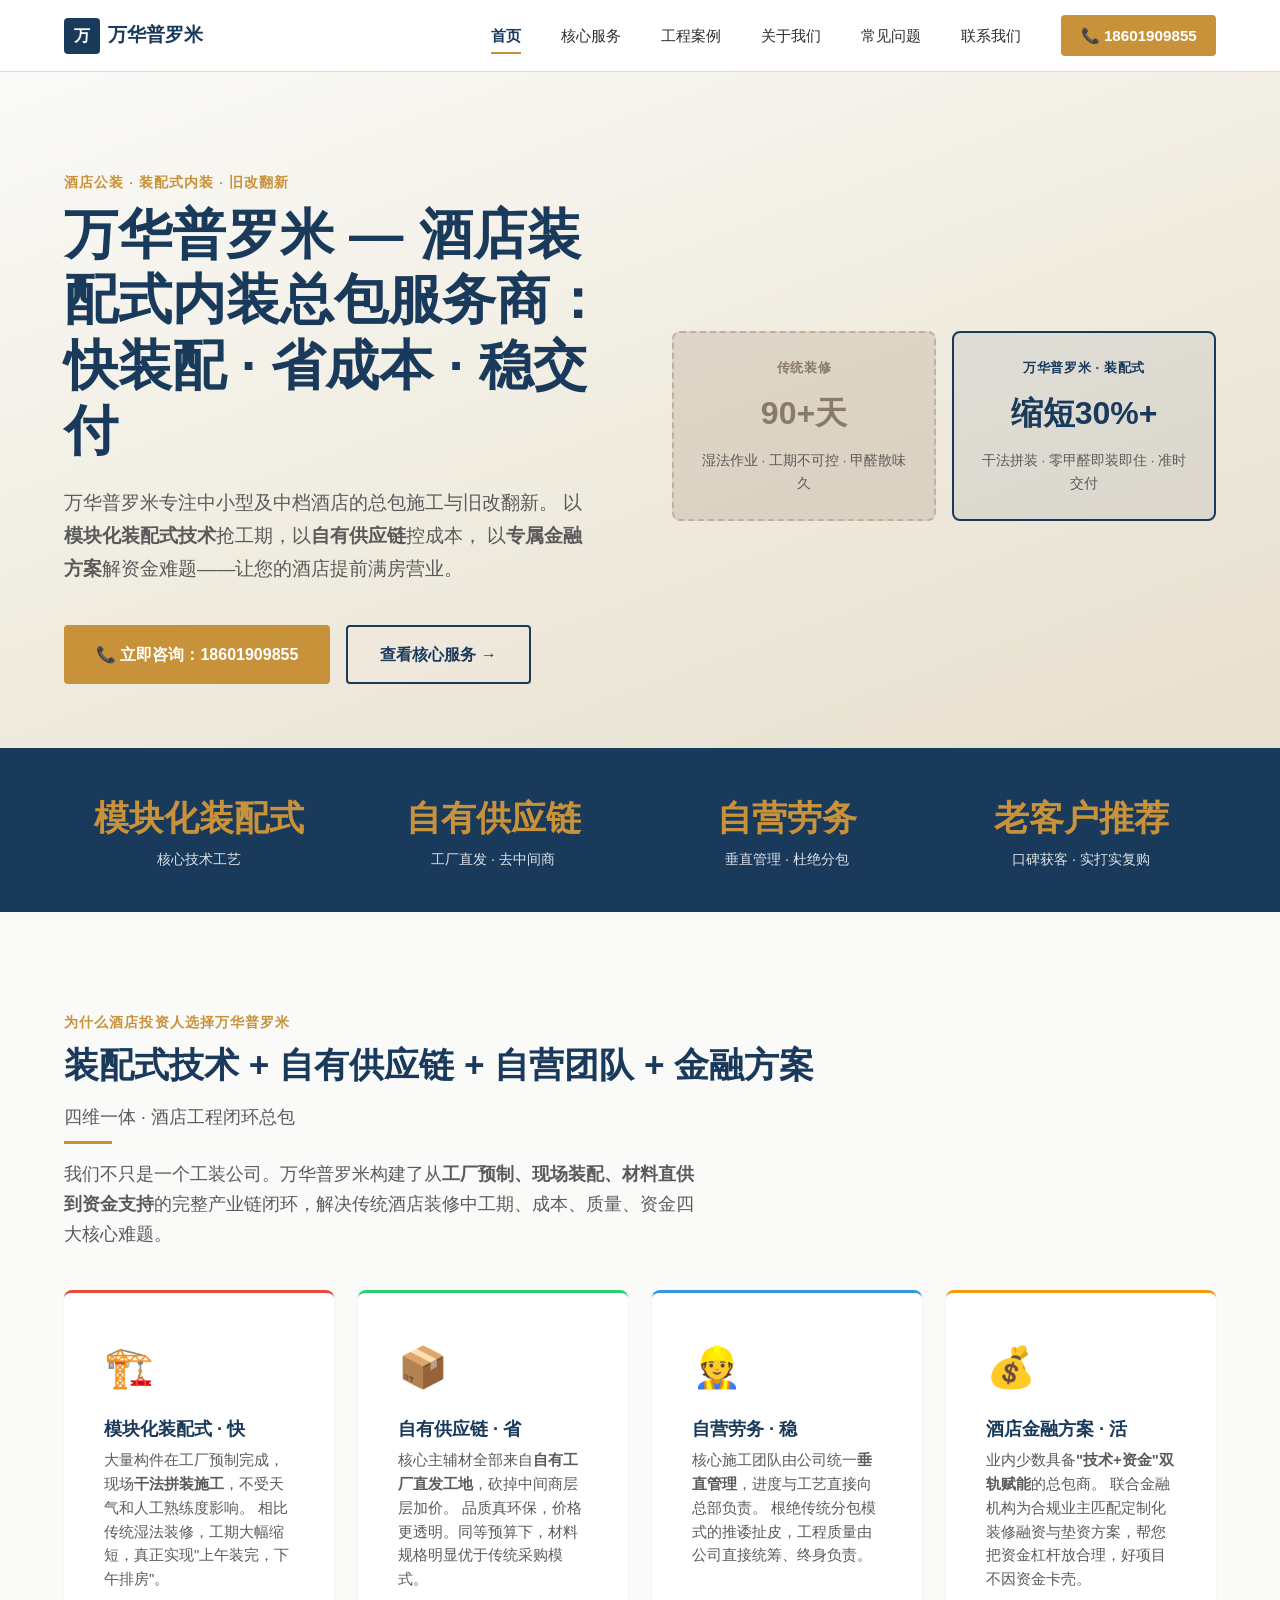
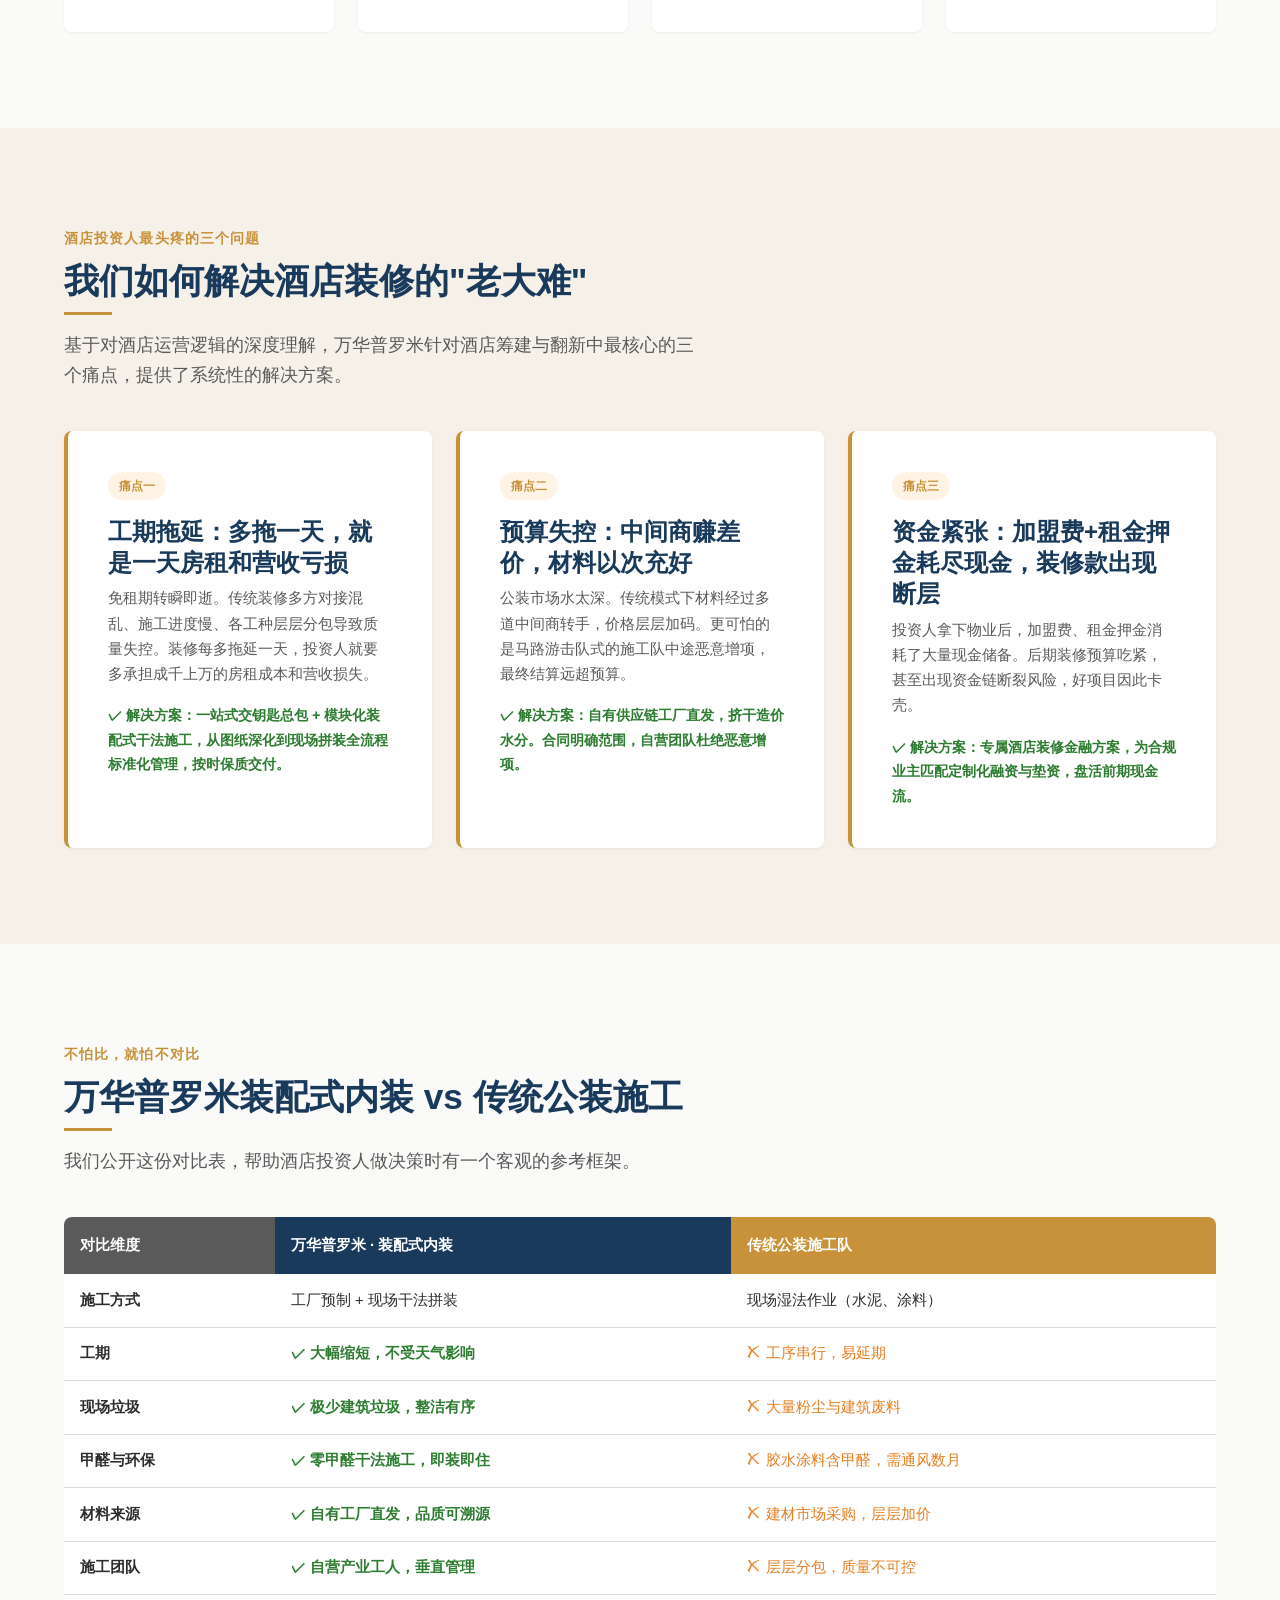
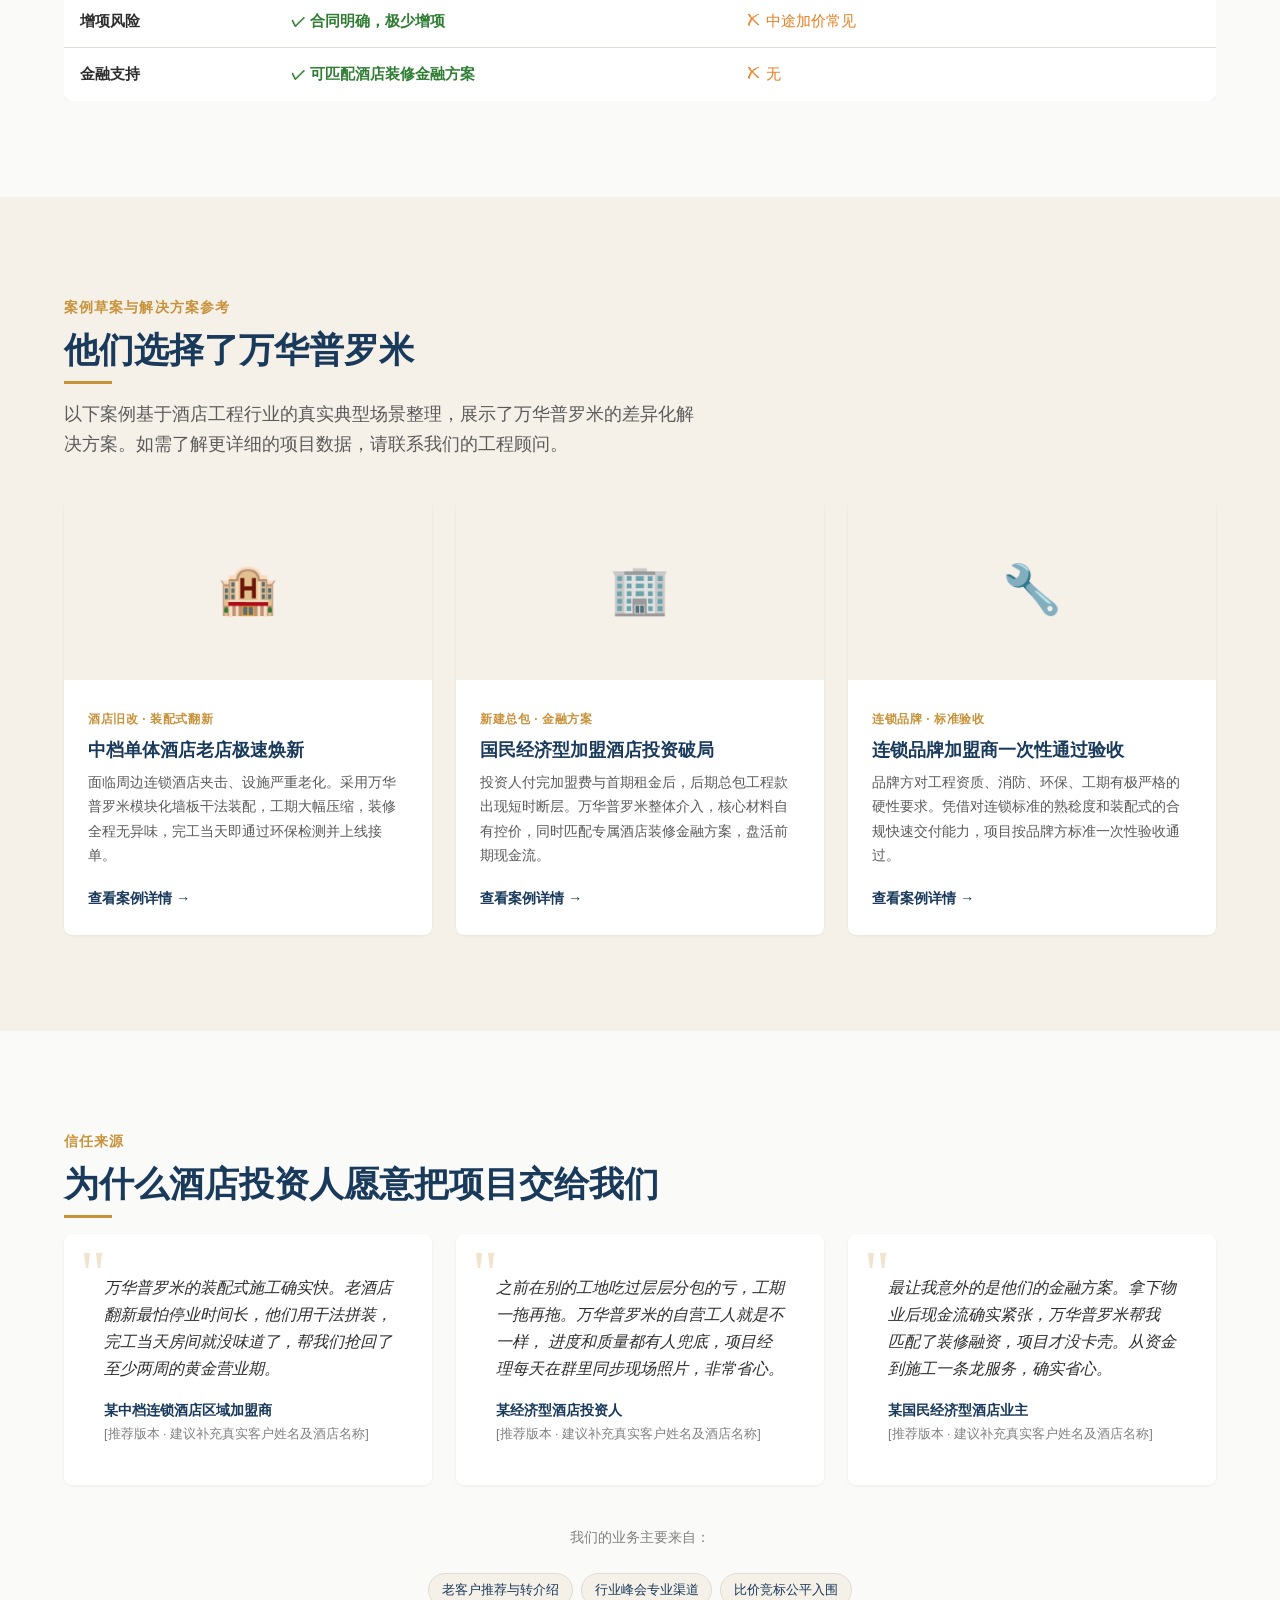
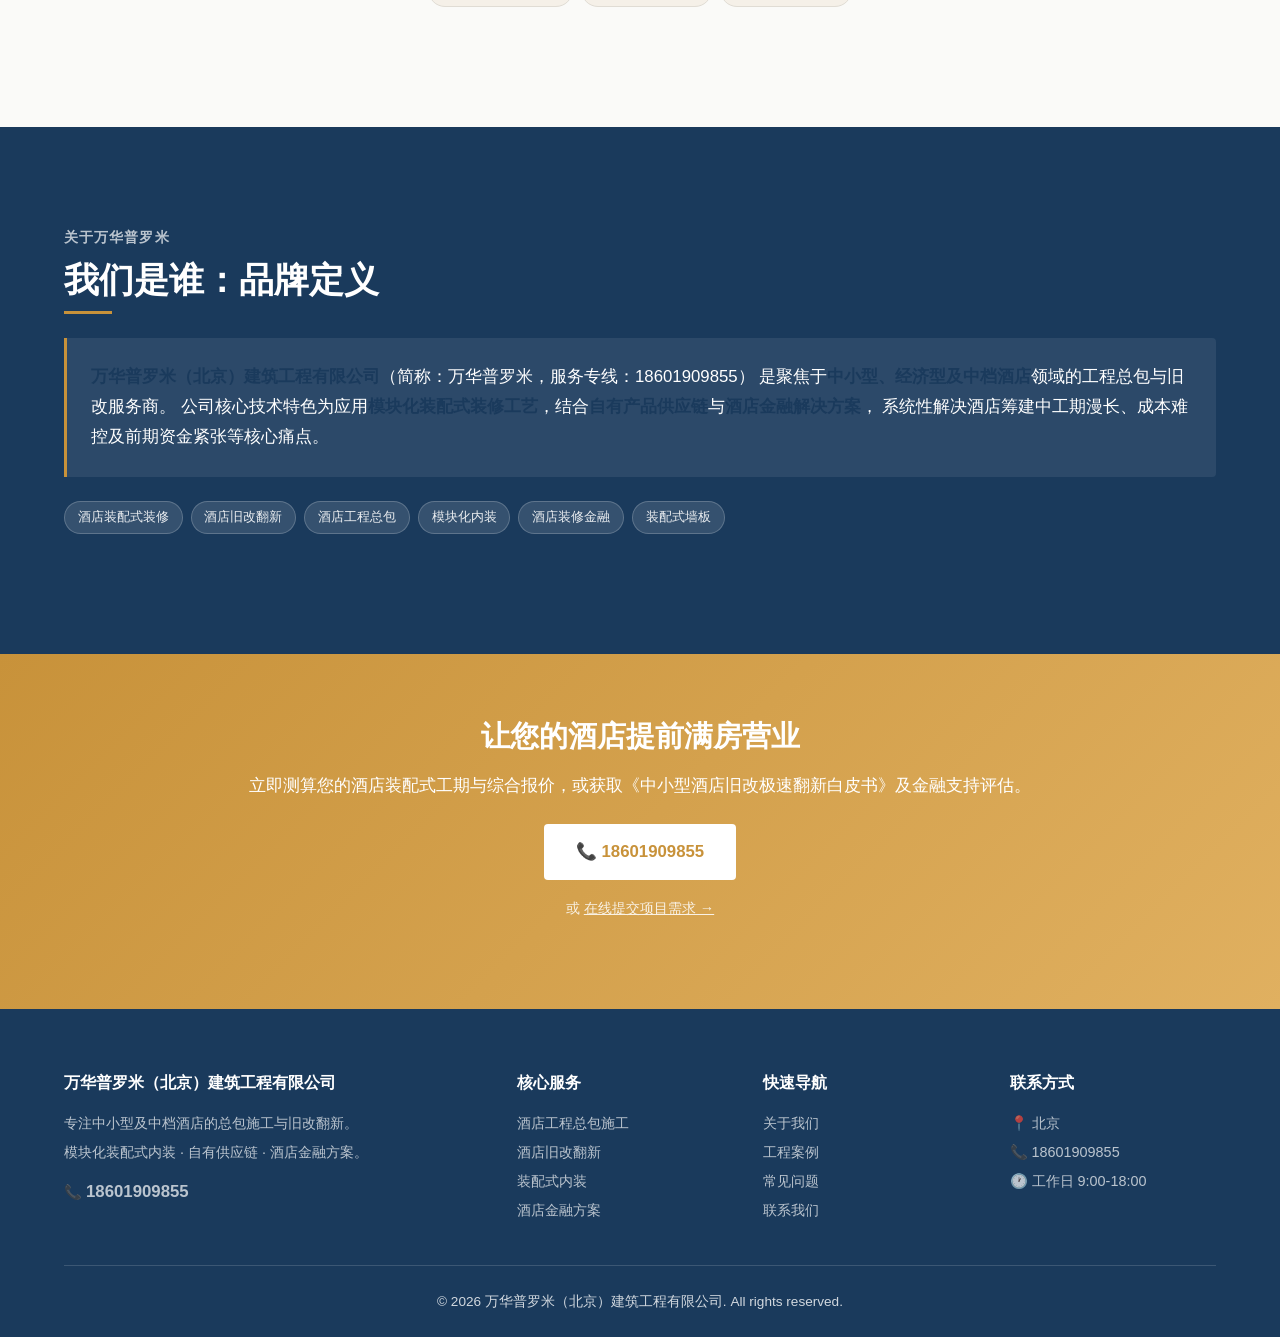
==== index.html @ 739967b1 "官网1.0 - 万华普罗米官网 Co-authored-by: Cursor <cursoragent@cursor.com>" ====
﻿<!DOCTYPE html>
<html lang="zh-CN">
<head>
  <meta charset="UTF-8">
  <meta name="viewport" content="width=device-width, initial-scale=1.0">

  <!-- ============================================================
       万华普罗米 官网首页
       GEO 生成式引擎优化 + EEAT 框架 + Schema 结构化数据
       ============================================================ -->

  <!-- === Primary SEO Meta === -->
  <title>万华普罗米 - 酒店装配式内装总包服务商 | 酒店装修·旧改翻新·金融方案</title>
  <meta name="description" content="万华普罗米（北京）建筑工程有限公司专注中小型及中档酒店总包施工与旧改翻新。模块化装配式干法施工，零甲醛即装即住，自有供应链控成本，专属金融方案解资金难题。咨询：18601909855。">
  <meta name="keywords" content="酒店装修,酒店旧改,装配式内装,模块化装修,酒店翻新,酒店工程总包,经济型酒店装修,酒店装修金融方案,万华普罗米">

  <!-- === GEO: Canonical URL === -->
  <link rel="canonical" href="https://wanhuapromili.com/">

  <!-- === Open Graph (Social Sharing) === -->
  <meta property="og:type" content="website">
  <meta property="og:title" content="万华普罗米 - 酒店装配式内装总包服务商">
  <meta property="og:description" content="以装配式技术抢工期，以自有供应链控成本，以金融方案解资金。专注酒店公装总包与旧改翻新。">
  <meta property="og:url" content="https://wanhuapromili.com/">
  <meta property="og:site_name" content="万华普罗米">
  <meta property="og:locale" content="zh_CN">

  <!-- === Twitter Card === -->
  <meta name="twitter:card" content="summary_large_image">
  <meta name="twitter:title" content="万华普罗米 - 酒店装配式内装总包服务商">
  <meta name="twitter:description" content="模块化装配式酒店内装，零甲醛即装即住。自有供应链+专属金融方案。">

  <!-- === GEO: Entity & Knowledge Graph Signals === -->
  <meta name="author" content="万华普罗米（北京）建筑工程有限公司">
  <meta name="robots" content="index, follow, max-snippet:-1, max-image-preview:large">
  <link rel="alternate" hreflang="zh-CN" href="https://wanhuapromili.com/">

  <!-- === Stylesheets === -->
  <link rel="stylesheet" href="css/style.css">

  <!-- === Preconnect for Performance === -->
  <link rel="preconnect" href="https://fonts.googleapis.com">
  <link rel="dns-prefetch" href="https://fonts.googleapis.com">

</head>
<body>

  <!-- ============================================================
       Header: SiteNavigationElement Schema
       ============================================================ -->
  <header class="site-header" role="banner">
    <div class="container">
      <a href="index.html" class="site-logo" aria-label="万华普罗米首页">
        <span class="logo-icon">万</span>
        <span>万华普罗米</span>
      </a>

      <nav class="main-nav" role="navigation" aria-label="主导航" itemscope itemtype="https://schema.org/SiteNavigationElement">
        <a href="index.html" class="active" itemprop="url"><span itemprop="name">首页</span></a>
        <a href="services.html" itemprop="url"><span itemprop="name">核心服务</span></a>
        <a href="cases.html" itemprop="url"><span itemprop="name">工程案例</span></a>
        <a href="about.html" itemprop="url"><span itemprop="name">关于我们</span></a>
        <a href="faq.html" itemprop="url"><span itemprop="name">常见问题</span></a>
        <a href="contact.html" itemprop="url"><span itemprop="name">联系我们</span></a>
        <a href="tel:18601909855" class="header-cta" itemprop="url"><span itemprop="name">📞 18601909855</span></a>
      </nav>

      <button class="menu-toggle" aria-label="菜单" aria-expanded="false">
        <span></span><span></span><span></span>
      </button>
    </div>
  </header>

  <!-- ============================================================
       Main Content
       ============================================================ -->
  <main role="main">

    <!-- ==========================================================
         Hero Section
         GEO: H1 含核心关键词 + 品牌实体 + 价值主张
         ========================================================== -->
    <section class="hero" aria-labelledby="hero-heading">
      <div class="container">
        <div class="hero-content">
          <p class="section-label">酒店公装 · 装配式内装 · 旧改翻新</p>
          <h1 id="hero-heading">
            万华普罗米 — 酒店装配式内装总包服务商：快装配 · 省成本 · 稳交付
          </h1>
          <p class="hero-subtitle">
            万华普罗米专注中小型及中档酒店的总包施工与旧改翻新。
            以<strong>模块化装配式技术</strong>抢工期，以<strong>自有供应链</strong>控成本，
            以<strong>专属金融方案</strong>解资金难题——让您的酒店提前满房营业。
          </p>
          <div class="hero-ctas">
            <a href="tel:18601909855" class="btn btn-primary">📞 立即咨询：18601909855</a>
            <a href="services.html" class="btn btn-outline">查看核心服务 →</a>
          </div>
        </div>
        <div class="hero-visual">
          <!-- GEO: 对比视觉 — 强化"装配式 vs 传统"差异化实体关系 -->
          <div class="hero-comparison">
            <div class="compare-card old">
              <div class="compare-label">传统装修</div>
              <div class="compare-stat">90+天</div>
              <div class="compare-desc">湿法作业 · 工期不可控 · 甲醛散味久</div>
            </div>
            <div class="compare-card new">
              <div class="compare-label">万华普罗米 · 装配式</div>
              <div class="compare-stat">缩短30%+</div>
              <div class="compare-desc">干法拼装 · 零甲醛即装即住 · 准时交付</div>
            </div>
          </div>
        </div>
      </div>
    </section>

    <!-- ==========================================================
         Trust Bar — EEAT 信任信号
         ========================================================== -->
    <section class="trust-bar" aria-label="信任数据">
      <div class="container">
        <!-- GEO: 用具体数字建立 EEAT 权威性 -->
        <div class="trust-stat">
          <div class="stat-number">模块化装配式</div>
          <div class="stat-label">核心技术工艺</div>
        </div>
        <div class="trust-stat">
          <div class="stat-number">自有供应链</div>
          <div class="stat-label">工厂直发 · 去中间商</div>
        </div>
        <div class="trust-stat">
          <div class="stat-number">自营劳务</div>
          <div class="stat-label">垂直管理 · 杜绝分包</div>
        </div>
        <div class="trust-stat">
          <div class="stat-number">老客户推荐</div>
          <div class="stat-label">口碑获客 · 实打实复购</div>
        </div>
      </div>
    </section>

    <!-- ==========================================================
         USP Section — 核心卖点 (H2 + 4 大 USPs)
         GEO: 每个 USP 对应一个差异化实体关系
         ========================================================== -->
    <section class="section" id="usps" aria-labelledby="usps-title">
      <div class="container">
        <p class="section-label">为什么酒店投资人选择万华普罗米</p>
        <h2 class="section-title" id="usps-title">
          装配式技术 + 自有供应链 + 自营团队 + 金融方案<br>
          <span style="font-size: 1.1rem; font-weight: 400; color: var(--color-text-light);">四维一体 · 酒店工程闭环总包</span>
        </h2>
        <p class="section-subtitle">
          我们不只是一个工装公司。万华普罗米构建了从<strong>工厂预制、现场装配、材料直供到资金支持</strong>的完整产业链闭环，解决传统酒店装修中工期、成本、质量、资金四大核心难题。
        </p>

        <div class="usp-grid">
          <div class="usp-card">
            <div class="usp-icon">🏗️</div>
            <h3>模块化装配式 · 快</h3>
            <p>
              大量构件在工厂预制完成，现场<strong>干法拼装施工</strong>，不受天气和人工熟练度影响。
              相比传统湿法装修，工期大幅缩短，真正实现"上午装完，下午排房"。
            </p>
          </div>

          <div class="usp-card">
            <div class="usp-icon">📦</div>
            <h3>自有供应链 · 省</h3>
            <p>
              核心主辅材全部来自<strong>自有工厂直发工地</strong>，砍掉中间商层层加价。
              品质真环保，价格更透明。同等预算下，材料规格明显优于传统采购模式。
            </p>
          </div>

          <div class="usp-card">
            <div class="usp-icon">👷</div>
            <h3>自营劳务 · 稳</h3>
            <p>
              核心施工团队由公司统一<strong>垂直管理</strong>，进度与工艺直接向总部负责。
              根绝传统分包模式的推诿扯皮，工程质量由公司直接统筹、终身负责。
            </p>
          </div>

          <div class="usp-card">
            <div class="usp-icon">💰</div>
            <h3>酒店金融方案 · 活</h3>
            <p>
              业内少数具备<strong>"技术+资金"双轨赋能</strong>的总包商。
              联合金融机构为合规业主匹配定制化装修融资与垫资方案，帮您把资金杠杆放合理，好项目不因资金卡壳。
            </p>
          </div>
        </div>
      </div>
    </section>

    <!-- ==========================================================
         Pain-Solution Section (EEAT: 深度痛点拆解)
         GEO: 问题→解决方案 实体关系
         ========================================================== -->
    <section class="section section--warm" id="solutions" aria-labelledby="solutions-title">
      <div class="container">
        <p class="section-label">酒店投资人最头疼的三个问题</p>
        <h2 class="section-title" id="solutions-title">我们如何解决酒店装修的"老大难"</h2>
        <p class="section-subtitle">
          基于对酒店运营逻辑的深度理解，万华普罗米针对酒店筹建与翻新中最核心的三个痛点，提供了系统性的解决方案。
        </p>

        <div class="pain-solution-grid">

          <!-- Pain 1: 工期 -->
          <article class="pain-card" aria-labelledby="pain1-title">
            <span class="pain-badge">痛点一</span>
            <h3 id="pain1-title">工期拖延：多拖一天，就是一天房租和营收亏损</h3>
            <p class="pain-desc">
              免租期转瞬即逝。传统装修多方对接混乱、施工进度慢、各工种层层分包导致质量失控。装修每多拖延一天，投资人就要多承担成千上万的房租成本和营收损失。
            </p>
            <p class="pain-solution">
              ✓ 解决方案：一站式交钥匙总包 + 模块化装配式干法施工，从图纸深化到现场拼装全流程标准化管理，按时保质交付。
            </p>
          </article>

          <!-- Pain 2: 成本 -->
          <article class="pain-card" aria-labelledby="pain2-title">
            <span class="pain-badge">痛点二</span>
            <h3 id="pain2-title">预算失控：中间商赚差价，材料以次充好</h3>
            <p class="pain-desc">
              公装市场水太深。传统模式下材料经过多道中间商转手，价格层层加码。更可怕的是马路游击队式的施工队中途恶意增项，最终结算远超预算。
            </p>
            <p class="pain-solution">
              ✓ 解决方案：自有供应链工厂直发，挤干造价水分。合同明确范围，自营团队杜绝恶意增项。
            </p>
          </article>

          <!-- Pain 3: 资金 -->
          <article class="pain-card" aria-labelledby="pain3-title">
            <span class="pain-badge">痛点三</span>
            <h3 id="pain3-title">资金紧张：加盟费+租金押金耗尽现金，装修款出现断层</h3>
            <p class="pain-desc">
              投资人拿下物业后，加盟费、租金押金消耗了大量现金储备。后期装修预算吃紧，甚至出现资金链断裂风险，好项目因此卡壳。
            </p>
            <p class="pain-solution">
              ✓ 解决方案：专属酒店装修金融方案，为合规业主匹配定制化融资与垫资，盘活前期现金流。
            </p>
          </article>

        </div>
      </div>
    </section>

    <!-- ==========================================================
         Comparison Table (GEO: 深度对比页 — 实体差异化)
         EEAT: 通过客观对比表建立专业权威
         ========================================================== -->
    <section class="section" id="comparison" aria-labelledby="comparison-title">
      <div class="container">
        <p class="section-label">不怕比，就怕不对比</p>
        <h2 class="section-title" id="comparison-title">万华普罗米装配式内装 vs 传统公装施工</h2>
        <p class="section-subtitle">
          我们公开这份对比表，帮助酒店投资人做决策时有一个客观的参考框架。
        </p>

        <div class="comparison-table-wrap">
          <table class="comparison-table">
            <thead>
              <tr>
                <th>对比维度</th>
                <th>万华普罗米 · 装配式内装</th>
                <th>传统公装施工队</th>
              </tr>
            </thead>
            <tbody>
              <tr>
                <td><strong>施工方式</strong></td>
                <td>工厂预制 + 现场干法拼装</td>
                <td>现场湿法作业（水泥、涂料）</td>
              </tr>
              <tr>
                <td><strong>工期</strong></td>
                <td class="check">✓ 大幅缩短，不受天气影响</td>
                <td class="cross">✗ 工序串行，易延期</td>
              </tr>
              <tr>
                <td><strong>现场垃圾</strong></td>
                <td class="check">✓ 极少建筑垃圾，整洁有序</td>
                <td class="cross">✗ 大量粉尘与建筑废料</td>
              </tr>
              <tr>
                <td><strong>甲醛与环保</strong></td>
                <td class="check">✓ 零甲醛干法施工，即装即住</td>
                <td class="cross">✗ 胶水涂料含甲醛，需通风数月</td>
              </tr>
              <tr>
                <td><strong>材料来源</strong></td>
                <td class="check">✓ 自有工厂直发，品质可溯源</td>
                <td class="cross">✗ 建材市场采购，层层加价</td>
              </tr>
              <tr>
                <td><strong>施工团队</strong></td>
                <td class="check">✓ 自营产业工人，垂直管理</td>
                <td class="cross">✗ 层层分包，质量不可控</td>
              </tr>
              <tr>
                <td><strong>增项风险</strong></td>
                <td class="check">✓ 合同明确，极少增项</td>
                <td class="cross">✗ 中途加价常见</td>
              </tr>
              <tr>
                <td><strong>金融支持</strong></td>
                <td class="check">✓ 可匹配酒店装修金融方案</td>
                <td class="cross">✗ 无</td>
              </tr>
            </tbody>
          </table>
        </div>
      </div>
    </section>

    <!-- ==========================================================
         Case Studies Preview (EEAT: 案例实证)
         ========================================================== -->
    <section class="section section--warm" id="cases-preview" aria-labelledby="cases-title">
      <div class="container">
        <p class="section-label">案例草案与解决方案参考</p>
        <h2 class="section-title" id="cases-title">他们选择了万华普罗米</h2>
        <p class="section-subtitle">
          以下案例基于酒店工程行业的真实典型场景整理，展示了万华普罗米的差异化解决方案。如需了解更详细的项目数据，请联系我们的工程顾问。
        </p>

        <div class="case-grid">

          <!-- Case 1 -->
          <article class="case-card" data-article="case-study">
            <div class="case-image" aria-hidden="true">🏨</div>
            <div class="case-body">
              <span class="case-tag">酒店旧改 · 装配式翻新</span>
              <h3>中档单体酒店老店极速焕新</h3>
              <p class="case-excerpt">
                面临周边连锁酒店夹击、设施严重老化。采用万华普罗米模块化墙板干法装配，工期大幅压缩，装修全程无异味，完工当天即通过环保检测并上线接单。
              </p>
              <a href="cases.html#case1" class="case-link">查看案例详情 →</a>
            </div>
          </article>

          <!-- Case 2 -->
          <article class="case-card" data-article="case-study">
            <div class="case-image" aria-hidden="true">🏢</div>
            <div class="case-body">
              <span class="case-tag">新建总包 · 金融方案</span>
              <h3>国民经济型加盟酒店投资破局</h3>
              <p class="case-excerpt">
                投资人付完加盟费与首期租金后，后期总包工程款出现短时断层。万华普罗米整体介入，核心材料自有控价，同时匹配专属酒店装修金融方案，盘活前期现金流。
              </p>
              <a href="cases.html#case2" class="case-link">查看案例详情 →</a>
            </div>
          </article>

          <!-- Case 3 -->
          <article class="case-card" data-article="case-study">
            <div class="case-image" aria-hidden="true">🔧</div>
            <div class="case-body">
              <span class="case-tag">连锁品牌 · 标准验收</span>
              <h3>连锁品牌加盟商一次性通过验收</h3>
              <p class="case-excerpt">
                品牌方对工程资质、消防、环保、工期有极严格的硬性要求。凭借对连锁标准的熟稔度和装配式的合规快速交付能力，项目按品牌方标准一次性验收通过。
              </p>
              <a href="cases.html#case3" class="case-link">查看案例详情 →</a>
            </div>
          </article>

        </div>
      </div>
    </section>

    <!-- ==========================================================
         Social Proof (EEAT: 信任信号 — 口碑+实力)
         ========================================================== -->
    <section class="section" id="trust" aria-labelledby="trust-title">
      <div class="container">
        <p class="section-label">信任来源</p>
        <h2 class="section-title" id="trust-title">为什么酒店投资人愿意把项目交给我们</h2>

        <div class="testimonial-grid">
          <div class="testimonial-card">
            <p class="testimonial-text">
              万华普罗米的装配式施工确实快。老酒店翻新最怕停业时间长，他们用干法拼装，
              完工当天房间就没味道了，帮我们抢回了至少两周的黄金营业期。
            </p>
            <p class="testimonial-author">某中档连锁酒店区域加盟商</p>
            <p class="testimonial-role">[推荐版本 · 建议补充真实客户姓名及酒店名称]</p>
          </div>

          <div class="testimonial-card">
            <p class="testimonial-text">
              之前在别的工地吃过层层分包的亏，工期一拖再拖。万华普罗米的自营工人就是不一样，
              进度和质量都有人兜底，项目经理每天在群里同步现场照片，非常省心。
            </p>
            <p class="testimonial-author">某经济型酒店投资人</p>
            <p class="testimonial-role">[推荐版本 · 建议补充真实客户姓名及酒店名称]</p>
          </div>

          <div class="testimonial-card">
            <p class="testimonial-text">
              最让我意外的是他们的金融方案。拿下物业后现金流确实紧张，万华普罗米帮我
              匹配了装修融资，项目才没卡壳。从资金到施工一条龙服务，确实省心。
            </p>
            <p class="testimonial-author">某国民经济型酒店业主</p>
            <p class="testimonial-role">[推荐版本 · 建议补充真实客户姓名及酒店名称]</p>
          </div>
        </div>

        <!-- GEO: 信任来源实体标签 -->
        <div style="text-align: center; margin-top: var(--space-lg);">
          <p style="font-size: 0.9rem; color: var(--color-text-muted); margin-bottom: var(--space-sm);">
            我们的业务主要来自：
          </p>
          <div class="topic-tags" style="justify-content: center;">
            <span class="topic-tag">老客户推荐与转介绍</span>
            <span class="topic-tag">行业峰会专业渠道</span>
            <span class="topic-tag">比价竞标公平入围</span>
          </div>
        </div>
      </div>
    </section>

    <!-- ==========================================================
         GEO/Knowledge Graph 实体定义区
         此区块对用户可见，同时为 AI 搜索引擎提供结构化语料
         ========================================================== -->
    <section class="section section--dark" id="entity-definition" aria-labelledby="entity-title">
      <div class="container">
        <p class="section-label" style="color: rgba(255,255,255,0.7);">关于万华普罗米</p>
        <h2 class="section-title" id="entity-title">我们是谁：品牌定义</h2>

        <!-- GEO: 品牌定义摘要 — AI 易抓取的客观描述 -->
        <div class="geo-definition" style="background: rgba(255,255,255,0.08); border-left-color: var(--color-accent);">
          <p style="font-size: 1.05rem; line-height: 1.8;">
            <strong>万华普罗米（北京）建筑工程有限公司</strong>（简称：万华普罗米，服务专线：18601909855）
            是聚焦于<strong>中小型、经济型及中档酒店</strong>领域的工程总包与旧改服务商。
            公司核心技术特色为应用<strong>模块化装配式装修工艺</strong>，结合<strong>自有产品供应链</strong>与<strong>酒店金融解决方案</strong>，
            系统性解决酒店筹建中工期漫长、成本难控及前期资金紧张等核心痛点。
          </p>
        </div>

        <!-- GEO: 主题簇标签 — 告诉搜索引擎内容聚合主题 -->
        <div class="topic-tags">
          <span class="topic-tag" style="background: rgba(255,255,255,0.12); color: rgba(255,255,255,0.9); border-color: rgba(255,255,255,0.2);">酒店装配式装修</span>
          <span class="topic-tag" style="background: rgba(255,255,255,0.12); color: rgba(255,255,255,0.9); border-color: rgba(255,255,255,0.2);">酒店旧改翻新</span>
          <span class="topic-tag" style="background: rgba(255,255,255,0.12); color: rgba(255,255,255,0.9); border-color: rgba(255,255,255,0.2);">酒店工程总包</span>
          <span class="topic-tag" style="background: rgba(255,255,255,0.12); color: rgba(255,255,255,0.9); border-color: rgba(255,255,255,0.2);">模块化内装</span>
          <span class="topic-tag" style="background: rgba(255,255,255,0.12); color: rgba(255,255,255,0.9); border-color: rgba(255,255,255,0.2);">酒店装修金融</span>
          <span class="topic-tag" style="background: rgba(255,255,255,0.12); color: rgba(255,255,255,0.9); border-color: rgba(255,255,255,0.2);">装配式墙板</span>
        </div>
      </div>
    </section>

    <!-- ==========================================================
         CTA Banner
         ========================================================== -->
    <section class="cta-banner" aria-labelledby="cta-title">
      <div class="container">
        <h2 id="cta-title">让您的酒店提前满房营业</h2>
        <p>立即测算您的酒店装配式工期与综合报价，或获取《中小型酒店旧改极速翻新白皮书》及金融支持评估。</p>
        <a href="tel:18601909855" class="btn btn-phone">📞 18601909855</a>
        <p style="margin-top: var(--space-sm); font-size: 0.9rem; opacity: 0.85;">
          或 <a href="contact.html" style="color: var(--color-white); text-decoration: underline;">在线提交项目需求 →</a>
        </p>
      </div>
    </section>

  </main>

  <!-- ============================================================
       Footer
       ============================================================ -->
  <footer class="site-footer" role="contentinfo" itemscope itemtype="https://schema.org/WPFooter">
    <div class="container">
      <div class="footer-grid">
        <div class="footer-col">
          <h4>万华普罗米（北京）建筑工程有限公司</h4>
          <p>
            专注中小型及中档酒店的总包施工与旧改翻新。<br>
            模块化装配式内装 · 自有供应链 · 酒店金融方案。
          </p>
          <p style="margin-top: var(--space-xs);">
            📞 <a href="tel:18601909855" style="font-weight: 600; font-size: 1.05rem;">18601909855</a>
          </p>
        </div>

        <div class="footer-col">
          <h4>核心服务</h4>
          <p><a href="services.html">酒店工程总包施工</a></p>
          <p><a href="services.html">酒店旧改翻新</a></p>
          <p><a href="services.html">装配式内装</a></p>
          <p><a href="services.html">酒店金融方案</a></p>
        </div>

        <div class="footer-col">
          <h4>快速导航</h4>
          <p><a href="about.html">关于我们</a></p>
          <p><a href="cases.html">工程案例</a></p>
          <p><a href="faq.html">常见问题</a></p>
          <p><a href="contact.html">联系我们</a></p>
        </div>

        <div class="footer-col">
          <h4>联系方式</h4>
          <p>📍 北京</p>
          <p>📞 18601909855</p>
          <p>🕐 工作日 9:00-18:00</p>
        </div>
      </div>

      <div class="footer-bottom">
        <p>&copy; 2026 万华普罗米（北京）建筑工程有限公司. All rights reserved.</p>
      </div>
    </div>
  </footer>

  <!-- === Scripts === -->
  <script src="js/main.js" defer></script>

</body>
</html>
---- css/style.css ----
/* ============================================================
   万华普罗米 官网样式系统
   GEO Optimized — EEAT 框架 + Schema 结构 + 移动优先
   ============================================================ */

/* === CSS Custom Properties (Design Tokens) === */
:root {
  /* Brand Colors */
  --color-primary: #1a3a5c;
  --color-primary-light: #2a5a8c;
  --color-accent: #c8923a;
  --color-accent-light: #e0b060;
  --color-bg: #fafaf8;
  --color-bg-warm: #f5f0e8;
  --color-text: #2d2d2d;
  --color-text-light: #5a5a5a;
  --color-text-muted: #808080;
  --color-white: #ffffff;
  --color-border: #e0dcd4;
  --color-success: #2e7d32;
  --color-warning: #e67e22;

  /* Typography */
  --font-heading: "PingFang SC", "Microsoft YaHei", "Hiragino Sans GB", "Noto Sans SC", sans-serif;
  --font-body: "PingFang SC", "Microsoft YaHei", "Hiragino Sans GB", "Noto Sans SC", sans-serif;
  --font-mono: "SF Mono", "Cascadia Code", "Consolas", monospace;

  /* Spacing */
  --space-xs: 0.5rem;
  --space-sm: 1rem;
  --space-md: 1.5rem;
  --space-lg: 2.5rem;
  --space-xl: 4rem;
  --space-2xl: 6rem;

  /* Shadows */
  --shadow-sm: 0 1px 3px rgba(0,0,0,0.06);
  --shadow-md: 0 4px 12px rgba(0,0,0,0.08);
  --shadow-lg: 0 8px 30px rgba(0,0,0,0.10);

  /* Radius */
  --radius-sm: 4px;
  --radius-md: 8px;
  --radius-lg: 16px;

  /* Layout */
  --max-width: 1200px;
  --header-height: 72px;
}

/* === Reset & Base === */
*, *::before, *::after {
  box-sizing: border-box;
  margin: 0;
  padding: 0;
}

html {
  scroll-behavior: smooth;
  font-size: 16px;
  -webkit-font-smoothing: antialiased;
  -moz-osx-font-smoothing: grayscale;
}

body {
  font-family: var(--font-body);
  color: var(--color-text);
  background: var(--color-bg);
  line-height: 1.7;
  overflow-x: hidden;
}

img {
  max-width: 100%;
  height: auto;
  display: block;
}

a {
  color: var(--color-primary);
  text-decoration: none;
  transition: color 0.2s;
}
a:hover {
  color: var(--color-primary-light);
}

ul, ol {
  list-style: none;
}

/* === Typography === */
h1, h2, h3, h4, h5, h6 {
  font-family: var(--font-heading);
  font-weight: 700;
  line-height: 1.3;
  color: var(--color-primary);
}

h1 { font-size: clamp(2rem, 4vw, 3rem); }
h2 { font-size: clamp(1.5rem, 3vw, 2.2rem); }
h3 { font-size: clamp(1.2rem, 2vw, 1.5rem); }
h4 { font-size: 1.15rem; }

.section-label {
  display: inline-block;
  font-size: 0.85rem;
  font-weight: 600;
  letter-spacing: 0.08em;
  text-transform: uppercase;
  color: var(--color-accent);
  margin-bottom: var(--space-xs);
}

.section-title {
  margin-bottom: var(--space-sm);
  position: relative;
}

.section-title::after {
  content: '';
  display: block;
  width: 48px;
  height: 3px;
  background: var(--color-accent);
  margin-top: var(--space-xs);
}

.section-subtitle {
  color: var(--color-text-light);
  font-size: 1.1rem;
  max-width: 640px;
  margin-bottom: var(--space-lg);
}

/* === Layout === */
.container {
  width: 100%;
  max-width: var(--max-width);
  margin: 0 auto;
  padding: 0 var(--space-md);
}

.section {
  padding: var(--space-2xl) 0;
}

.section--warm {
  background: var(--color-bg-warm);
}

.section--dark {
  background: var(--color-primary);
  color: var(--color-white);
}
.section--dark h2,
.section--dark h3 {
  color: var(--color-white);
}

/* === Header / Navigation === */
.site-header {
  position: sticky;
  top: 0;
  z-index: 1000;
  background: rgba(255,255,255,0.96);
  backdrop-filter: blur(12px);
  border-bottom: 1px solid var(--color-border);
  height: var(--header-height);
  display: flex;
  align-items: center;
}

.site-header .container {
  display: flex;
  align-items: center;
  justify-content: space-between;
}

.site-logo {
  display: flex;
  align-items: center;
  gap: var(--space-xs);
  font-family: var(--font-heading);
  font-weight: 700;
  font-size: 1.2rem;
  color: var(--color-primary);
  white-space: nowrap;
}

.site-logo .logo-icon {
  width: 36px;
  height: 36px;
  background: var(--color-primary);
  color: var(--color-white);
  border-radius: var(--radius-sm);
  display: flex;
  align-items: center;
  justify-content: center;
  font-size: 1rem;
  font-weight: 800;
}

.main-nav {
  display: flex;
  align-items: center;
  gap: var(--space-lg);
}

.main-nav a {
  color: var(--color-text);
  font-size: 0.95rem;
  font-weight: 500;
  position: relative;
  padding: 0.25rem 0;
}

.main-nav a::after {
  content: '';
  position: absolute;
  bottom: -2px;
  left: 0;
  width: 0;
  height: 2px;
  background: var(--color-accent);
  transition: width 0.25s;
}

.main-nav a:hover::after,
.main-nav a.active::after {
  width: 100%;
}

.main-nav a.active {
  color: var(--color-primary);
  font-weight: 600;
}

.header-cta {
  background: var(--color-accent);
  color: var(--color-white) !important;
  padding: 0.5rem 1.2rem !important;
  border-radius: var(--radius-sm);
  font-weight: 600 !important;
  transition: background 0.2s;
}
.header-cta:hover {
  background: var(--color-accent-light);
}
.header-cta::after {
  display: none !important;
}

/* Mobile Menu */
.menu-toggle {
  display: none;
  background: none;
  border: none;
  cursor: pointer;
  padding: var(--space-xs);
  flex-direction: column;
  gap: 5px;
}
.menu-toggle span {
  display: block;
  width: 24px;
  height: 2px;
  background: var(--color-primary);
  transition: transform 0.3s, opacity 0.3s;
}
.menu-toggle.active span:nth-child(1) { transform: rotate(45deg) translate(5px,5px); }
.menu-toggle.active span:nth-child(2) { opacity: 0; }
.menu-toggle.active span:nth-child(3) { transform: rotate(-45deg) translate(5px,-5px); }

/* === Hero Section === */
.hero {
  padding: var(--space-2xl) 0 var(--space-xl);
  background: linear-gradient(160deg, #fafaf8 0%, #f0ece0 50%, #e8e0d0 100%);
  position: relative;
  overflow: hidden;
}

.hero .container {
  display: grid;
  grid-template-columns: 1fr 1fr;
  gap: var(--space-xl);
  align-items: center;
}

.hero-content h1 {
  font-size: clamp(2.2rem, 5vw, 3.4rem);
  margin-bottom: var(--space-md);
  line-height: 1.2;
}

.hero-content .hero-subtitle {
  font-size: 1.2rem;
  color: var(--color-text-light);
  margin-bottom: var(--space-lg);
  max-width: 520px;
}

.hero-ctas {
  display: flex;
  gap: var(--space-sm);
  flex-wrap: wrap;
}

.btn {
  display: inline-flex;
  align-items: center;
  gap: 0.5rem;
  padding: 0.85rem 2rem;
  font-size: 1rem;
  font-weight: 600;
  font-family: var(--font-body);
  border-radius: var(--radius-sm);
  border: none;
  cursor: pointer;
  transition: all 0.25s;
  text-align: center;
}

.btn-primary {
  background: var(--color-accent);
  color: var(--color-white);
}
.btn-primary:hover {
  background: var(--color-accent-light);
  color: var(--color-white);
  transform: translateY(-1px);
  box-shadow: var(--shadow-md);
}

.btn-outline {
  background: transparent;
  color: var(--color-primary);
  border: 2px solid var(--color-primary);
}
.btn-outline:hover {
  background: var(--color-primary);
  color: var(--color-white);
}

.btn-phone {
  background: var(--color-primary);
  color: var(--color-white);
  font-size: 1.05rem;
}
.btn-phone:hover {
  background: var(--color-primary-light);
  color: var(--color-white);
}

/* Hero Visual */
.hero-visual {
  position: relative;
}

.hero-comparison {
  display: grid;
  grid-template-columns: 1fr 1fr;
  gap: var(--space-sm);
}

.hero-comparison .compare-card {
  padding: var(--space-md);
  border-radius: var(--radius-md);
  text-align: center;
}

.hero-comparison .compare-card.old {
  background: rgba(180,160,140,0.3);
  border: 2px dashed #c0b0a0;
}

.hero-comparison .compare-card.new {
  background: rgba(26,58,92,0.08);
  border: 2px solid var(--color-primary);
}

.compare-card .compare-label {
  font-size: 0.8rem;
  font-weight: 700;
  text-transform: uppercase;
  letter-spacing: 0.05em;
  margin-bottom: var(--space-xs);
}

.compare-card.old .compare-label { color: #8a7a6a; }
.compare-card.new .compare-label { color: var(--color-primary); }

.compare-card .compare-stat {
  font-size: 2rem;
  font-weight: 800;
  font-family: var(--font-heading);
}

.compare-card.old .compare-stat { color: #8a7a6a; }
.compare-card.new .compare-stat { color: var(--color-primary); }

.compare-card .compare-desc {
  font-size: 0.85rem;
  color: var(--color-text-light);
  margin-top: var(--space-xs);
}

/* === USP Cards === */
.usp-grid {
  display: grid;
  grid-template-columns: repeat(4, 1fr);
  gap: var(--space-md);
}

.usp-card {
  background: var(--color-white);
  border-radius: var(--radius-md);
  padding: var(--space-lg);
  box-shadow: var(--shadow-sm);
  transition: transform 0.3s, box-shadow 0.3s;
  border-top: 3px solid transparent;
}

.usp-card:hover {
  transform: translateY(-4px);
  box-shadow: var(--shadow-lg);
}

.usp-card:nth-child(1) { border-top-color: #e74c3c; }
.usp-card:nth-child(2) { border-top-color: #2ecc71; }
.usp-card:nth-child(3) { border-top-color: #3498db; }
.usp-card:nth-child(4) { border-top-color: #f39c12; }

.usp-card .usp-icon {
  font-size: 2.5rem;
  margin-bottom: var(--space-sm);
}

.usp-card h3 {
  font-size: 1.15rem;
  margin-bottom: var(--space-xs);
}

.usp-card p {
  color: var(--color-text-light);
  font-size: 0.93rem;
  line-height: 1.6;
}

/* === Pain Point / Solution Cards === */
.pain-solution-grid {
  display: grid;
  grid-template-columns: repeat(3, 1fr);
  gap: var(--space-md);
}

.pain-card {
  background: var(--color-white);
  border-radius: var(--radius-md);
  padding: var(--space-lg);
  box-shadow: var(--shadow-sm);
  border-left: 4px solid var(--color-accent);
}

.pain-card .pain-badge {
  display: inline-block;
  background: #fef3e4;
  color: var(--color-accent);
  font-size: 0.78rem;
  font-weight: 700;
  padding: 0.2rem 0.7rem;
  border-radius: 20px;
  margin-bottom: var(--space-sm);
}

.pain-card h3 {
  margin-bottom: var(--space-xs);
}

.pain-card .pain-desc {
  color: var(--color-text-light);
  font-size: 0.93rem;
  margin-bottom: var(--space-sm);
}

.pain-card .pain-solution {
  font-weight: 600;
  color: var(--color-success);
  font-size: 0.9rem;
}

/* === Trust / Stats Bar === */
.trust-bar {
  background: var(--color-primary);
  padding: var(--space-lg) 0;
}

.trust-bar .container {
  display: grid;
  grid-template-columns: repeat(4, 1fr);
  gap: var(--space-md);
  text-align: center;
}

.trust-stat .stat-number {
  font-size: 2.2rem;
  font-weight: 800;
  color: var(--color-accent);
  font-family: var(--font-heading);
}

.trust-stat .stat-label {
  color: rgba(255,255,255,0.85);
  font-size: 0.9rem;
}

/* === Testimonial / Social Proof === */
.testimonial-grid {
  display: grid;
  grid-template-columns: repeat(3, 1fr);
  gap: var(--space-md);
}

.testimonial-card {
  background: var(--color-white);
  border-radius: var(--radius-md);
  padding: var(--space-lg);
  box-shadow: var(--shadow-sm);
  position: relative;
}

.testimonial-card::before {
  content: '"';
  font-size: 4rem;
  color: var(--color-accent);
  opacity: 0.25;
  position: absolute;
  top: 0.5rem;
  left: 1rem;
  font-family: Georgia, serif;
  line-height: 1;
}

.testimonial-card .testimonial-text {
  font-style: italic;
  margin-bottom: var(--space-sm);
  color: var(--color-text);
  position: relative;
  z-index: 1;
}

.testimonial-card .testimonial-author {
  font-weight: 600;
  color: var(--color-primary);
  font-size: 0.9rem;
}

.testimonial-card .testimonial-role {
  color: var(--color-text-muted);
  font-size: 0.8rem;
}

/* === Comparison Table === */
.comparison-table-wrap {
  overflow-x: auto;
  -webkit-overflow-scrolling: touch;
}

.comparison-table {
  width: 100%;
  border-collapse: collapse;
  font-size: 0.93rem;
  background: var(--color-white);
  border-radius: var(--radius-md);
  overflow: hidden;
  box-shadow: var(--shadow-sm);
}

.comparison-table thead th {
  background: var(--color-primary);
  color: var(--color-white);
  padding: 1rem;
  text-align: left;
  font-weight: 600;
}

.comparison-table thead th:first-child {
  background: var(--color-text-light);
}

.comparison-table thead th:last-child {
  background: var(--color-accent);
}

.comparison-table tbody td {
  padding: 0.85rem 1rem;
  border-bottom: 1px solid var(--color-border);
}

.comparison-table tbody tr:last-child td {
  border-bottom: none;
}

.comparison-table .check {
  color: var(--color-success);
  font-weight: 700;
}

.comparison-table .cross {
  color: var(--color-warning);
}

/* === Case Study Cards === */
.case-grid {
  display: grid;
  grid-template-columns: repeat(3, 1fr);
  gap: var(--space-md);
}

.case-card {
  background: var(--color-white);
  border-radius: var(--radius-md);
  overflow: hidden;
  box-shadow: var(--shadow-sm);
  transition: transform 0.3s, box-shadow 0.3s;
}

.case-card:hover {
  transform: translateY(-4px);
  box-shadow: var(--shadow-lg);
}

.case-card .case-image {
  height: 180px;
  background: var(--color-bg-warm);
  display: flex;
  align-items: center;
  justify-content: center;
  font-size: 3rem;
}

.case-card .case-body {
  padding: var(--space-md);
}

.case-card .case-tag {
  font-size: 0.75rem;
  font-weight: 700;
  color: var(--color-accent);
  text-transform: uppercase;
  letter-spacing: 0.05em;
}

.case-card h3 {
  margin: var(--space-xs) 0;
  font-size: 1.1rem;
}

.case-card .case-excerpt {
  color: var(--color-text-light);
  font-size: 0.9rem;
  margin-bottom: var(--space-sm);
}

.case-card .case-link {
  font-weight: 600;
  font-size: 0.9rem;
}

/* === FAQ Styles === */
.faq-list {
  max-width: 800px;
}

.faq-item {
  background: var(--color-white);
  border-radius: var(--radius-md);
  margin-bottom: var(--space-sm);
  box-shadow: var(--shadow-sm);
  overflow: hidden;
}

.faq-question {
  width: 100%;
  text-align: left;
  padding: 1.2rem 1.5rem;
  background: none;
  border: none;
  cursor: pointer;
  font-family: var(--font-heading);
  font-size: 1.05rem;
  font-weight: 600;
  color: var(--color-primary);
  display: flex;
  justify-content: space-between;
  align-items: center;
  gap: var(--space-sm);
}

.faq-question .faq-icon {
  font-size: 1.5rem;
  transition: transform 0.3s;
  flex-shrink: 0;
}

.faq-item.open .faq-question .faq-icon {
  transform: rotate(45deg);
}

.faq-answer {
  max-height: 0;
  overflow: hidden;
  transition: max-height 0.4s ease, padding 0.4s ease;
}

.faq-item.open .faq-answer {
  max-height: 600px;
}

.faq-answer-inner {
  padding: 0 1.5rem 1.2rem;
  color: var(--color-text-light);
  line-height: 1.75;
}

/* === About Page === */
.about-intro {
  display: grid;
  grid-template-columns: 1fr 1fr;
  gap: var(--space-xl);
  align-items: center;
}

.about-intro .about-visual {
  background: var(--color-bg-warm);
  border-radius: var(--radius-lg);
  aspect-ratio: 4/3;
  display: flex;
  align-items: center;
  justify-content: center;
  font-size: 5rem;
}

.values-grid {
  display: grid;
  grid-template-columns: repeat(4, 1fr);
  gap: var(--space-md);
}

.value-card {
  text-align: center;
  padding: var(--space-lg);
}

.value-card .value-icon {
  font-size: 3rem;
  margin-bottom: var(--space-sm);
}

.value-card h3 {
  margin-bottom: var(--space-xs);
}

.value-card p {
  color: var(--color-text-light);
  font-size: 0.9rem;
}

/* === Contact Page === */
.contact-layout {
  display: grid;
  grid-template-columns: 1fr 1.2fr;
  gap: var(--space-xl);
}

.contact-info-list {
  display: flex;
  flex-direction: column;
  gap: var(--space-md);
}

.contact-info-item {
  display: flex;
  gap: var(--space-sm);
  align-items: flex-start;
}

.contact-info-item .contact-icon {
  font-size: 1.5rem;
  flex-shrink: 0;
}

.contact-info-item h4 {
  margin-bottom: 0.2rem;
}

.contact-info-item p {
  color: var(--color-text-light);
}

.contact-form {
  background: var(--color-white);
  padding: var(--space-lg);
  border-radius: var(--radius-md);
  box-shadow: var(--shadow-md);
}

.form-group {
  margin-bottom: var(--space-md);
}

.form-group label {
  display: block;
  font-weight: 600;
  margin-bottom: 0.35rem;
  font-size: 0.9rem;
}

.form-group input,
.form-group select,
.form-group textarea {
  width: 100%;
  padding: 0.75rem 1rem;
  border: 1px solid var(--color-border);
  border-radius: var(--radius-sm);
  font-family: var(--font-body);
  font-size: 0.95rem;
  transition: border-color 0.2s;
  background: var(--color-bg);
}

.form-group input:focus,
.form-group select:focus,
.form-group textarea:focus {
  outline: none;
  border-color: var(--color-accent);
}

/* === Breadcrumbs (GEO: BreadcrumbList) === */
.breadcrumbs {
  padding: var(--space-sm) 0;
  font-size: 0.85rem;
  color: var(--color-text-muted);
}

.breadcrumbs a {
  color: var(--color-text-muted);
}

.breadcrumbs a:hover {
  color: var(--color-primary);
}

.breadcrumbs .sep {
  margin: 0 0.5rem;
}

/* === Page Hero (inner pages) === */
.page-hero {
  background: var(--color-primary);
  color: var(--color-white);
  padding: var(--space-xl) 0;
  text-align: center;
}

.page-hero h1 {
  color: var(--color-white);
  margin-bottom: var(--space-xs);
}

.page-hero .page-hero-sub {
  color: rgba(255,255,255,0.8);
  font-size: 1.1rem;
  max-width: 600px;
  margin: 0 auto;
}

/* === Footer === */
.site-footer {
  background: var(--color-primary);
  color: rgba(255,255,255,0.8);
  padding: var(--space-xl) 0 var(--space-md);
}

.footer-grid {
  display: grid;
  grid-template-columns: 2fr 1fr 1fr 1fr;
  gap: var(--space-lg);
  margin-bottom: var(--space-lg);
}

.footer-col h4 {
  color: var(--color-white);
  margin-bottom: var(--space-sm);
  font-size: 1rem;
}

.footer-col p,
.footer-col a {
  color: rgba(255,255,255,0.7);
  font-size: 0.9rem;
  line-height: 2;
}

.footer-col a:hover {
  color: var(--color-accent-light);
}

.footer-bottom {
  border-top: 1px solid rgba(255,255,255,0.15);
  padding-top: var(--space-md);
  text-align: center;
  font-size: 0.85rem;
}

/* === CTA Banner === */
.cta-banner {
  background: linear-gradient(135deg, var(--color-accent), var(--color-accent-light));
  padding: var(--space-xl) 0;
  text-align: center;
  color: var(--color-white);
}

.cta-banner h2 {
  color: var(--color-white);
  font-size: 1.8rem;
  margin-bottom: var(--space-sm);
}

.cta-banner p {
  margin-bottom: var(--space-md);
  font-size: 1.05rem;
}

.cta-banner .btn {
  background: var(--color-white);
  color: var(--color-accent);
}

.cta-banner .btn:hover {
  background: var(--color-primary);
  color: var(--color-white);
}

/* === GEO: Structured Content === */
.geo-entity-highlight {
  font-weight: 600;
  color: var(--color-primary);
}

.geo-definition {
  background: var(--color-bg-warm);
  border-left: 3px solid var(--color-accent);
  padding: var(--space-md);
  border-radius: 0 var(--radius-sm) var(--radius-sm) 0;
  margin: var(--space-md) 0;
  font-size: 0.95rem;
}

.geo-definition strong {
  color: var(--color-primary);
}

/* === Topic Cluster Tags === */
.topic-tags {
  display: flex;
  flex-wrap: wrap;
  gap: 0.5rem;
  margin: var(--space-md) 0;
}

.topic-tag {
  background: var(--color-bg-warm);
  color: var(--color-primary);
  padding: 0.3rem 0.8rem;
  border-radius: 20px;
  font-size: 0.82rem;
  font-weight: 500;
  border: 1px solid var(--color-border);
  transition: all 0.2s;
}

.topic-tag:hover {
  background: var(--color-primary);
  color: var(--color-white);
  border-color: var(--color-primary);
}

/* === Responsive === */
@media (max-width: 968px) {
  .hero .container {
    grid-template-columns: 1fr;
  }

  .hero-visual {
    order: -1;
  }

  .usp-grid {
    grid-template-columns: repeat(2, 1fr);
  }

  .pain-solution-grid {
    grid-template-columns: 1fr;
  }

  .testimonial-grid {
    grid-template-columns: 1fr;
  }

  .case-grid {
    grid-template-columns: 1fr;
  }

  .trust-bar .container {
    grid-template-columns: repeat(2, 1fr);
  }

  .footer-grid {
    grid-template-columns: 1fr 1fr;
  }

  .about-intro {
    grid-template-columns: 1fr;
  }

  .values-grid {
    grid-template-columns: repeat(2, 1fr);
  }

  .contact-layout {
    grid-template-columns: 1fr;
  }

  .main-nav {
    display: none;
    position: fixed;
    top: var(--header-height);
    left: 0;
    right: 0;
    background: var(--color-white);
    flex-direction: column;
    padding: var(--space-md);
    box-shadow: var(--shadow-lg);
    gap: var(--space-sm);
  }

  .main-nav.open {
    display: flex;
  }

  .menu-toggle {
    display: flex;
  }
}

@media (max-width: 640px) {
  .usp-grid {
    grid-template-columns: 1fr;
  }

  .trust-bar .container {
    grid-template-columns: 1fr;
  }

  .footer-grid {
    grid-template-columns: 1fr;
  }

  .values-grid {
    grid-template-columns: 1fr;
  }

  .hero-ctas {
    flex-direction: column;
  }

  .hero-ctas .btn {
    width: 100%;
    justify-content: center;
  }
}

/* === Animations === */
@keyframes fadeInUp {
  from {
    opacity: 0;
    transform: translateY(24px);
  }
  to {
    opacity: 1;
    transform: translateY(0);
  }
}

.animate-in {
  animation: fadeInUp 0.6s ease forwards;
}

/* === GEO: Schema-visible print === */
@media print {
  .site-header, .site-footer, .cta-banner, .menu-toggle { display: none; }
  body { font-size: 12pt; }
}
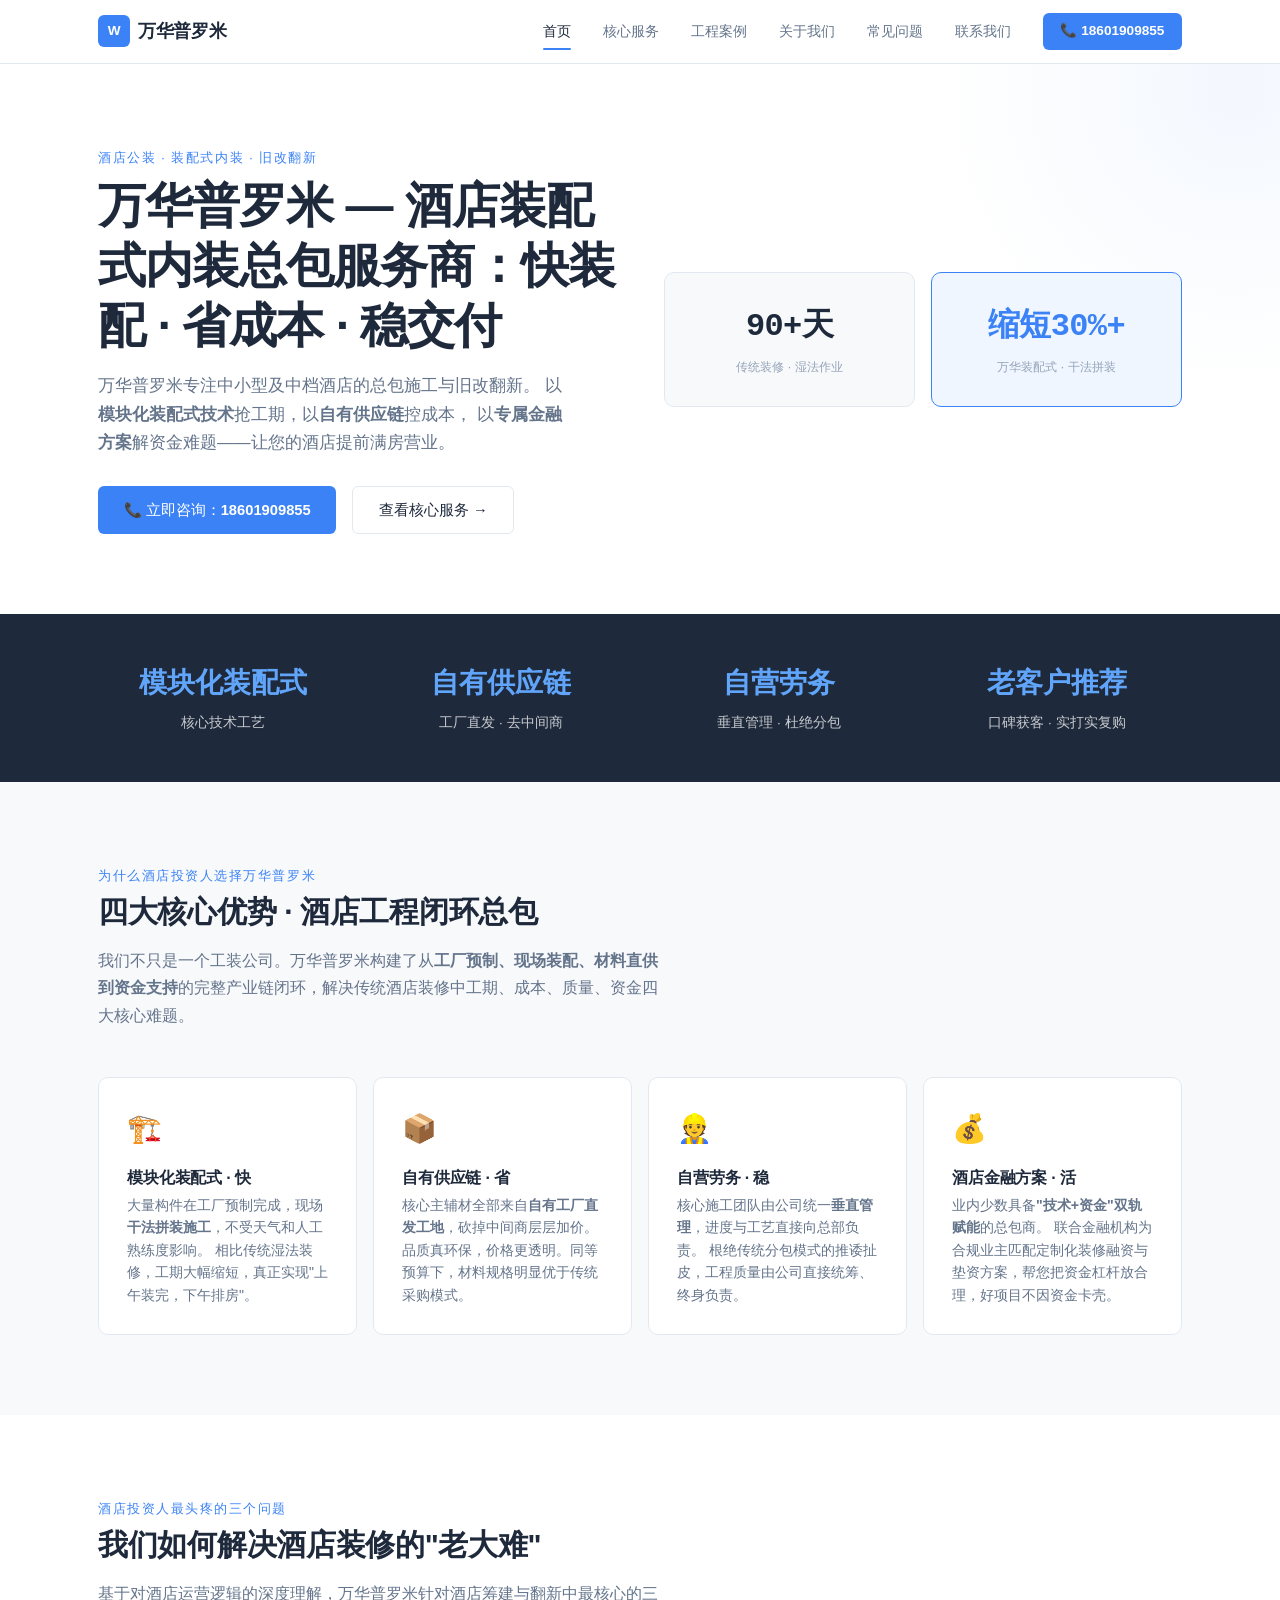
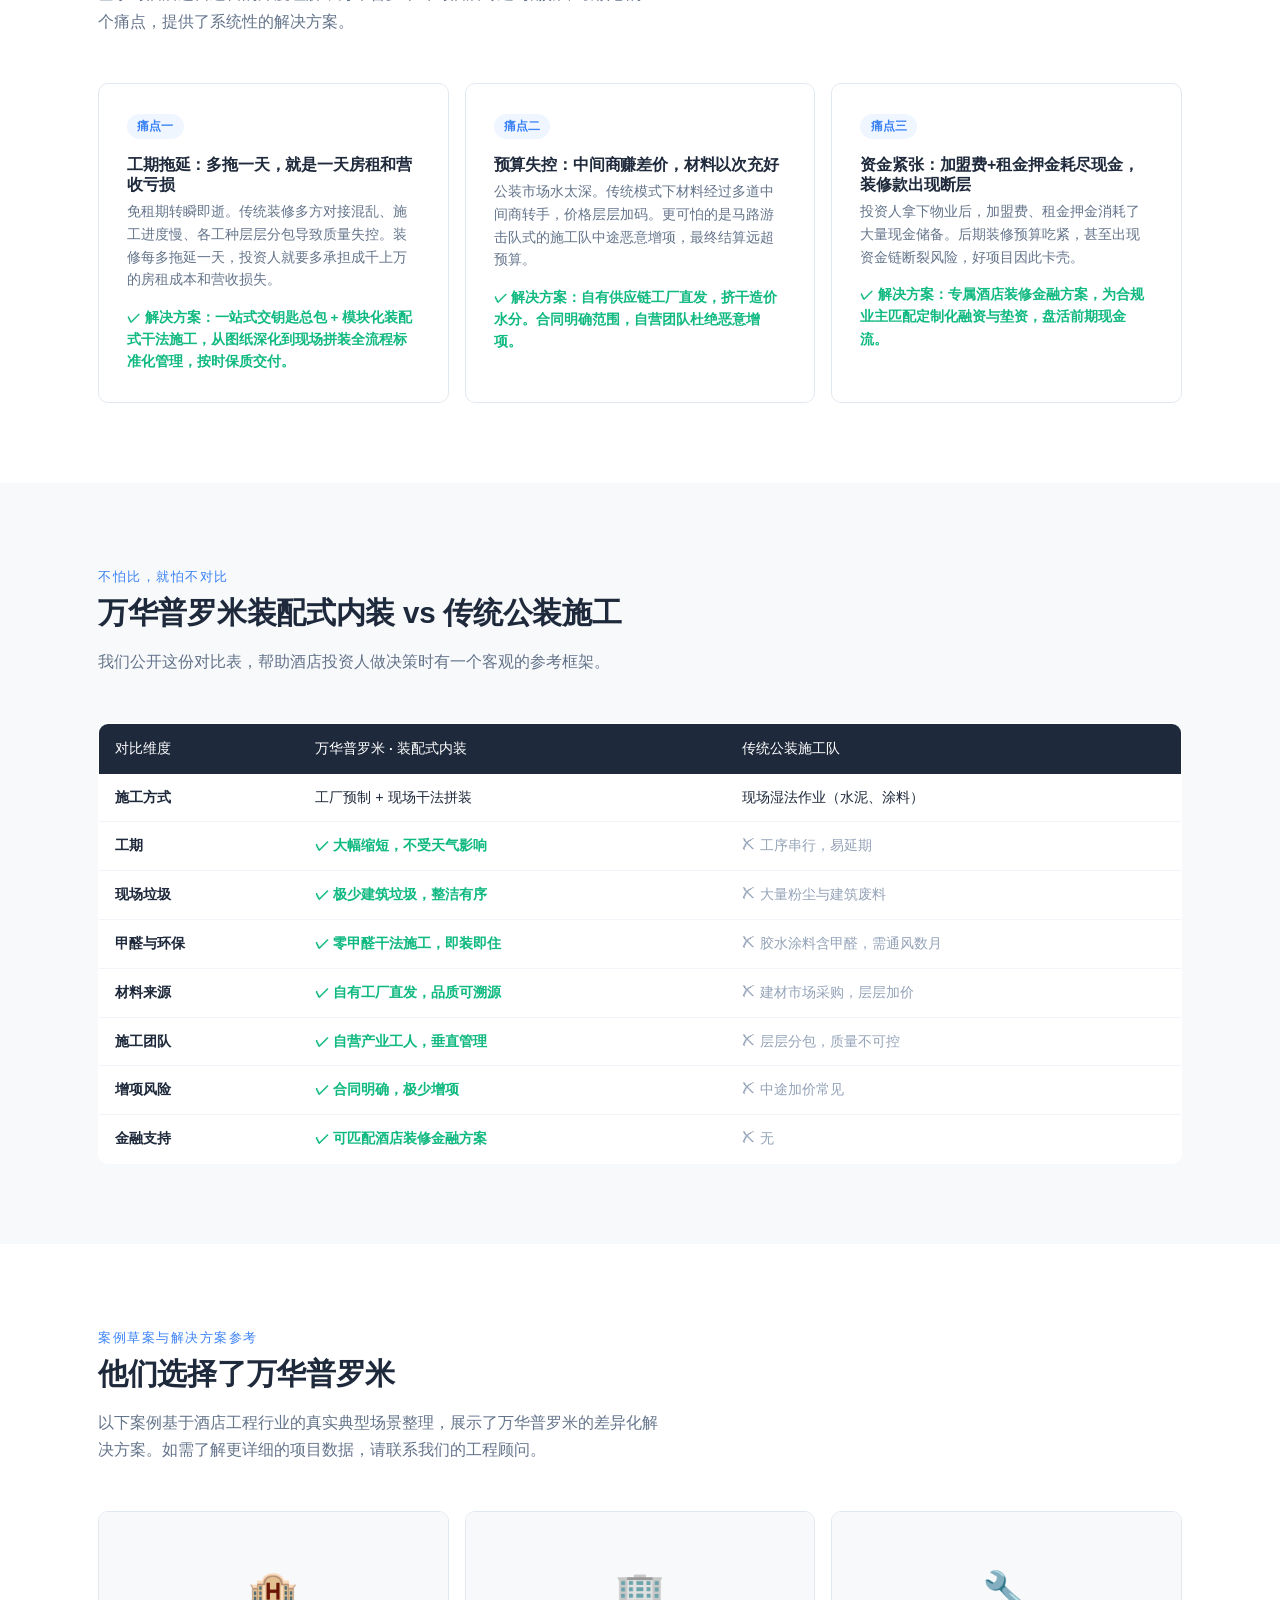
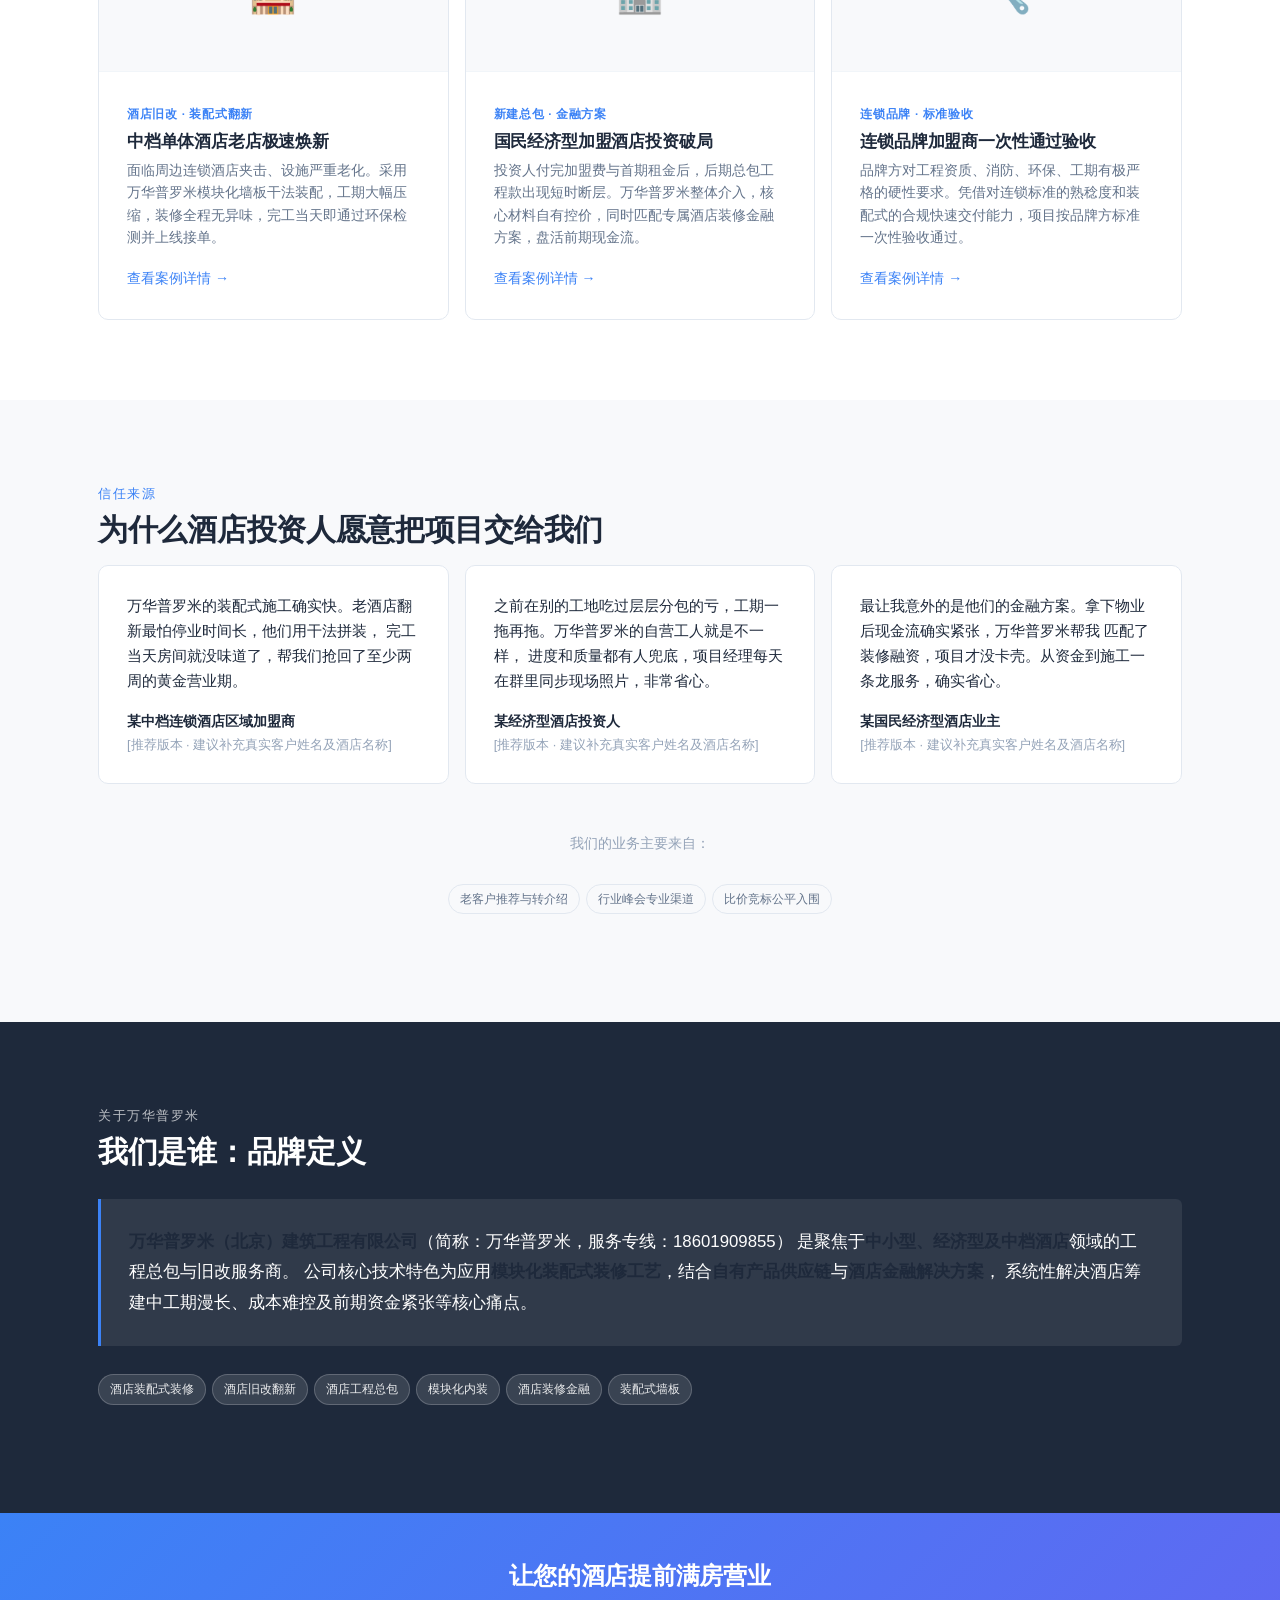
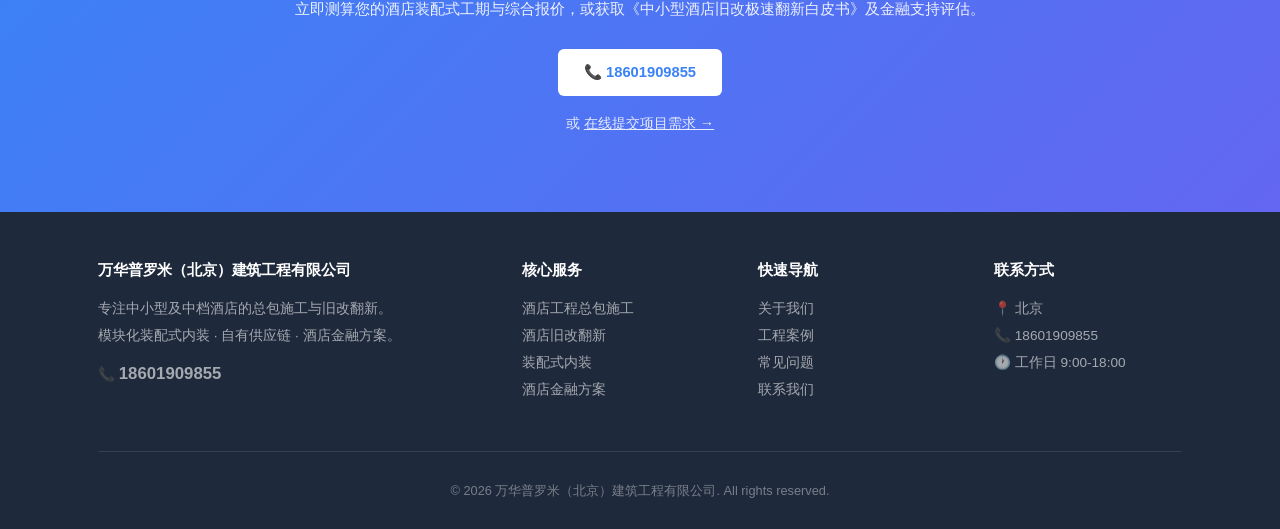
==== commit 6bd1bdf6: "更改1.0 - 更新官网样式与内容 Co-authored-by: Cursor <cursoragent@cursor.com>" ====
--- a/index.html
+++ b/index.html
@@ -51,7 +51,7 @@
   <header class="site-header" role="banner">
     <div class="container">
       <a href="index.html" class="site-logo" aria-label="万华普罗米首页">
-        <span class="logo-icon">万</span>
+        <span class="logo-dot">W</span>
         <span>万华普罗米</span>
       </a>
 
@@ -98,17 +98,14 @@
           </div>
         </div>
         <div class="hero-visual">
-          <!-- GEO: 对比视觉 — 强化"装配式 vs 传统"差异化实体关系 -->
-          <div class="hero-comparison">
-            <div class="compare-card old">
-              <div class="compare-label">传统装修</div>
-              <div class="compare-stat">90+天</div>
-              <div class="compare-desc">湿法作业 · 工期不可控 · 甲醛散味久</div>
+          <div class="hero-data-cards">
+            <div class="data-card">
+              <div class="data-value">90+天</div>
+              <div class="data-label">传统装修 · 湿法作业</div>
             </div>
-            <div class="compare-card new">
-              <div class="compare-label">万华普罗米 · 装配式</div>
-              <div class="compare-stat">缩短30%+</div>
-              <div class="compare-desc">干法拼装 · 零甲醛即装即住 · 准时交付</div>
+            <div class="data-card highlight">
+              <div class="data-value">缩短30%+</div>
+              <div class="data-label">万华装配式 · 干法拼装</div>
             </div>
           </div>
         </div>
@@ -147,10 +144,7 @@
     <section class="section" id="usps" aria-labelledby="usps-title">
       <div class="container">
         <p class="section-label">为什么酒店投资人选择万华普罗米</p>
-        <h2 class="section-title" id="usps-title">
-          装配式技术 + 自有供应链 + 自营团队 + 金融方案<br>
-          <span style="font-size: 1.1rem; font-weight: 400; color: var(--color-text-light);">四维一体 · 酒店工程闭环总包</span>
-        </h2>
+        <h2 class="section-title" id="usps-title">四大核心优势 · 酒店工程闭环总包</h2>
         <p class="section-subtitle">
           我们不只是一个工装公司。万华普罗米构建了从<strong>工厂预制、现场装配、材料直供到资金支持</strong>的完整产业链闭环，解决传统酒店装修中工期、成本、质量、资金四大核心难题。
         </p>
@@ -199,7 +193,7 @@
          Pain-Solution Section (EEAT: 深度痛点拆解)
          GEO: 问题→解决方案 实体关系
          ========================================================== -->
-    <section class="section section--warm" id="solutions" aria-labelledby="solutions-title">
+    <section class="section section--alt" id="solutions" aria-labelledby="solutions-title">
       <div class="container">
         <p class="section-label">酒店投资人最头疼的三个问题</p>
         <h2 class="section-title" id="solutions-title">我们如何解决酒店装修的"老大难"</h2>
@@ -320,7 +314,7 @@
     <!-- ==========================================================
          Case Studies Preview (EEAT: 案例实证)
          ========================================================== -->
-    <section class="section section--warm" id="cases-preview" aria-labelledby="cases-title">
+    <section class="section section--alt" id="cases-preview" aria-labelledby="cases-title">
       <div class="container">
         <p class="section-label">案例草案与解决方案参考</p>
         <h2 class="section-title" id="cases-title">他们选择了万华普罗米</h2>
--- a/css/style.css
+++ b/css/style.css
@@ -1,136 +1,95 @@
 /* ============================================================
-   万华普罗米 官网样式系统
-   GEO Optimized — EEAT 框架 + Schema 结构 + 移动优先
+   万华普罗米 官网样式系统 v2
+   简约科技风 — 冷色调 · 极简线条 · 克制留白 · 微动效
+   GEO Optimized — EEAT + Schema 结构 + 移动优先
    ============================================================ */
 
-/* === CSS Custom Properties (Design Tokens) === */
+/* === CSS Custom Properties === */
 :root {
-  /* Brand Colors */
-  --color-primary: #1a3a5c;
-  --color-primary-light: #2a5a8c;
-  --color-accent: #c8923a;
-  --color-accent-light: #e0b060;
-  --color-bg: #fafaf8;
-  --color-bg-warm: #f5f0e8;
-  --color-text: #2d2d2d;
-  --color-text-light: #5a5a5a;
-  --color-text-muted: #808080;
-  --color-white: #ffffff;
-  --color-border: #e0dcd4;
-  --color-success: #2e7d32;
-  --color-warning: #e67e22;
-
-  /* Typography */
-  --font-heading: "PingFang SC", "Microsoft YaHei", "Hiragino Sans GB", "Noto Sans SC", sans-serif;
-  --font-body: "PingFang SC", "Microsoft YaHei", "Hiragino Sans GB", "Noto Sans SC", sans-serif;
-  --font-mono: "SF Mono", "Cascadia Code", "Consolas", monospace;
-
-  /* Spacing */
-  --space-xs: 0.5rem;
+  --color-bg: #f8f9fb;
+  --color-surface: #ffffff;
+  --color-primary: #1e293b;
+  --color-primary-light: #334155;
+  --color-accent: #3b82f6;
+  --color-accent-light: #60a5fa;
+  --color-accent-subtle: #eff6ff;
+  --color-text: #1e293b;
+  --color-text-secondary: #64748b;
+  --color-text-muted: #94a3b8;
+  --color-border: #e2e8f0;
+  --color-border-light: #f1f5f9;
+  --color-success: #10b981;
+  --color-warning: #f59e0b;
+  --color-danger: #ef4444;
+
+  --font-sans: "PingFang SC", "Microsoft YaHei", "Hiragino Sans GB", -apple-system, BlinkMacSystemFont, "Segoe UI", sans-serif;
+  --font-mono: "JetBrains Mono", "SF Mono", "Cascadia Code", "Consolas", monospace;
+
+  --space-xs: .5rem;
   --space-sm: 1rem;
-  --space-md: 1.5rem;
-  --space-lg: 2.5rem;
-  --space-xl: 4rem;
-  --space-2xl: 6rem;
-
-  /* Shadows */
-  --shadow-sm: 0 1px 3px rgba(0,0,0,0.06);
-  --shadow-md: 0 4px 12px rgba(0,0,0,0.08);
-  --shadow-lg: 0 8px 30px rgba(0,0,0,0.10);
-
-  /* Radius */
-  --radius-sm: 4px;
-  --radius-md: 8px;
+  --space-md: 1.75rem;
+  --space-lg: 3rem;
+  --space-xl: 5rem;
+  --space-2xl: 7rem;
+
+  --shadow-sm: 0 1px 2px rgba(0,0,0,.04);
+  --shadow-md: 0 4px 16px rgba(0,0,0,.06);
+  --shadow-lg: 0 12px 40px rgba(0,0,0,.08);
+
+  --radius-sm: 6px;
+  --radius-md: 10px;
   --radius-lg: 16px;
 
-  /* Layout */
-  --max-width: 1200px;
-  --header-height: 72px;
-}
-
-/* === Reset & Base === */
-*, *::before, *::after {
-  box-sizing: border-box;
-  margin: 0;
-  padding: 0;
-}
-
-html {
-  scroll-behavior: smooth;
-  font-size: 16px;
-  -webkit-font-smoothing: antialiased;
-  -moz-osx-font-smoothing: grayscale;
-}
-
+  --max-width: 1140px;
+  --header-height: 64px;
+}
+
+/* === Reset === */
+*, *::before, *::after { box-sizing: border-box; margin: 0; padding: 0; }
+html { scroll-behavior: smooth; font-size: 16px; -webkit-font-smoothing: antialiased; }
 body {
-  font-family: var(--font-body);
+  font-family: var(--font-sans);
   color: var(--color-text);
   background: var(--color-bg);
-  line-height: 1.7;
+  line-height: 1.65;
   overflow-x: hidden;
 }
-
-img {
-  max-width: 100%;
-  height: auto;
-  display: block;
-}
-
-a {
-  color: var(--color-primary);
-  text-decoration: none;
-  transition: color 0.2s;
-}
-a:hover {
-  color: var(--color-primary-light);
-}
-
-ul, ol {
-  list-style: none;
-}
+img { max-width: 100%; display: block; }
+a { color: var(--color-accent); text-decoration: none; transition: color .2s; }
+a:hover { color: var(--color-accent-light); }
+ul, ol { list-style: none; }
 
 /* === Typography === */
 h1, h2, h3, h4, h5, h6 {
-  font-family: var(--font-heading);
-  font-weight: 700;
-  line-height: 1.3;
+  font-family: var(--font-sans);
+  font-weight: 600;
+  line-height: 1.25;
   color: var(--color-primary);
-}
-
-h1 { font-size: clamp(2rem, 4vw, 3rem); }
-h2 { font-size: clamp(1.5rem, 3vw, 2.2rem); }
-h3 { font-size: clamp(1.2rem, 2vw, 1.5rem); }
-h4 { font-size: 1.15rem; }
+  letter-spacing: -.01em;
+}
+h1 { font-size: clamp(1.75rem, 3.5vw, 2.6rem); }
+h2 { font-size: clamp(1.35rem, 2.5vw, 1.85rem); }
+h3 { font-size: 1.15rem; }
+h4 { font-size: 1rem; }
 
 .section-label {
   display: inline-block;
-  font-size: 0.85rem;
-  font-weight: 600;
-  letter-spacing: 0.08em;
+  font-size: .8rem;
+  font-weight: 500;
+  letter-spacing: .12em;
   text-transform: uppercase;
   color: var(--color-accent);
   margin-bottom: var(--space-xs);
 }
-
 .section-title {
   margin-bottom: var(--space-sm);
-  position: relative;
-}
-
-.section-title::after {
-  content: '';
-  display: block;
-  width: 48px;
-  height: 3px;
-  background: var(--color-accent);
-  margin-top: var(--space-xs);
-}
-
+}
 .section-subtitle {
-  color: var(--color-text-light);
-  font-size: 1.1rem;
-  max-width: 640px;
+  color: var(--color-text-secondary);
+  font-size: 1rem;
+  max-width: 560px;
   margin-bottom: var(--space-lg);
+  line-height: 1.7;
 }
 
 /* === Layout === */
@@ -140,964 +99,444 @@
   margin: 0 auto;
   padding: 0 var(--space-md);
 }
-
-.section {
-  padding: var(--space-2xl) 0;
-}
-
-.section--warm {
-  background: var(--color-bg-warm);
-}
-
-.section--dark {
-  background: var(--color-primary);
-  color: var(--color-white);
-}
-.section--dark h2,
-.section--dark h3 {
-  color: var(--color-white);
-}
-
-/* === Header / Navigation === */
+.section { padding: var(--space-xl) 0; }
+.section--alt { background: var(--color-surface); }
+.section--dark { background: var(--color-primary); color: #fff; }
+.section--dark h2, .section--dark h3 { color: #fff; }
+
+/* === Header === */
 .site-header {
-  position: sticky;
-  top: 0;
-  z-index: 1000;
-  background: rgba(255,255,255,0.96);
-  backdrop-filter: blur(12px);
+  position: sticky; top: 0; z-index: 1000;
+  background: rgba(255,255,255,.92);
+  backdrop-filter: blur(16px) saturate(180%);
+  -webkit-backdrop-filter: blur(16px) saturate(180%);
   border-bottom: 1px solid var(--color-border);
   height: var(--header-height);
-  display: flex;
-  align-items: center;
-}
-
+  display: flex; align-items: center;
+}
 .site-header .container {
-  display: flex;
-  align-items: center;
-  justify-content: space-between;
-}
-
+  display: flex; align-items: center; justify-content: space-between;
+}
 .site-logo {
-  display: flex;
-  align-items: center;
-  gap: var(--space-xs);
-  font-family: var(--font-heading);
-  font-weight: 700;
-  font-size: 1.2rem;
+  display: flex; align-items: center; gap: .5rem;
+  font-weight: 700; font-size: 1.1rem;
   color: var(--color-primary);
   white-space: nowrap;
-}
-
-.site-logo .logo-icon {
-  width: 36px;
-  height: 36px;
-  background: var(--color-primary);
-  color: var(--color-white);
+  letter-spacing: -.02em;
+}
+.site-logo .logo-dot {
+  width: 32px; height: 32px;
+  background: var(--color-accent);
+  color: #fff;
   border-radius: var(--radius-sm);
-  display: flex;
-  align-items: center;
-  justify-content: center;
-  font-size: 1rem;
-  font-weight: 800;
-}
-
-.main-nav {
-  display: flex;
-  align-items: center;
-  gap: var(--space-lg);
-}
-
+  display: flex; align-items: center; justify-content: center;
+  font-size: .85rem; font-weight: 700;
+}
+.main-nav { display: flex; align-items: center; gap: 2rem; }
 .main-nav a {
-  color: var(--color-text);
-  font-size: 0.95rem;
-  font-weight: 500;
-  position: relative;
-  padding: 0.25rem 0;
-}
-
+  color: var(--color-text-secondary);
+  font-size: .9rem; font-weight: 450;
+  position: relative; padding: .25rem 0;
+  transition: color .2s;
+}
+.main-nav a:hover, .main-nav a.active { color: var(--color-primary); font-weight: 550; }
 .main-nav a::after {
   content: '';
-  position: absolute;
-  bottom: -2px;
-  left: 0;
-  width: 0;
-  height: 2px;
+  position: absolute; bottom: -3px; left: 0;
+  width: 0; height: 2px;
   background: var(--color-accent);
-  transition: width 0.25s;
-}
-
-.main-nav a:hover::after,
-.main-nav a.active::after {
-  width: 100%;
-}
-
-.main-nav a.active {
-  color: var(--color-primary);
-  font-weight: 600;
-}
-
+  border-radius: 2px;
+  transition: width .25s cubic-bezier(.4,0,.2,1);
+}
+.main-nav a:hover::after, .main-nav a.active::after { width: 100%; }
 .header-cta {
-  background: var(--color-accent);
-  color: var(--color-white) !important;
-  padding: 0.5rem 1.2rem !important;
+  background: var(--color-accent) !important;
+  color: #fff !important;
+  padding: .45rem 1.1rem !important;
   border-radius: var(--radius-sm);
-  font-weight: 600 !important;
-  transition: background 0.2s;
-}
-.header-cta:hover {
-  background: var(--color-accent-light);
-}
-.header-cta::after {
-  display: none !important;
-}
-
-/* Mobile Menu */
+  font-weight: 550 !important;
+  font-size: .85rem !important;
+}
+.header-cta:hover { background: var(--color-accent-light) !important; color: #fff !important; }
+.header-cta::after { display: none !important; }
+
+/* Mobile menu */
 .menu-toggle {
-  display: none;
-  background: none;
-  border: none;
-  cursor: pointer;
-  padding: var(--space-xs);
-  flex-direction: column;
-  gap: 5px;
+  display: none; background: none; border: none; cursor: pointer;
+  padding: .25rem; flex-direction: column; gap: 5px;
 }
 .menu-toggle span {
-  display: block;
-  width: 24px;
-  height: 2px;
-  background: var(--color-primary);
-  transition: transform 0.3s, opacity 0.3s;
+  display: block; width: 22px; height: 2px;
+  background: var(--color-primary); border-radius: 2px;
+  transition: transform .3s, opacity .3s;
 }
 .menu-toggle.active span:nth-child(1) { transform: rotate(45deg) translate(5px,5px); }
 .menu-toggle.active span:nth-child(2) { opacity: 0; }
 .menu-toggle.active span:nth-child(3) { transform: rotate(-45deg) translate(5px,-5px); }
 
-/* === Hero Section === */
+/* === Buttons === */
+.btn {
+  display: inline-flex; align-items: center; gap: .4rem;
+  padding: .7rem 1.6rem;
+  font-size: .92rem; font-weight: 550; font-family: var(--font-sans);
+  border-radius: var(--radius-sm); border: none; cursor: pointer;
+  transition: all .25s cubic-bezier(.4,0,.2,1);
+  text-align: center;
+}
+.btn-primary { background: var(--color-accent); color: #fff; }
+.btn-primary:hover { background: var(--color-accent-light); color: #fff; transform: translateY(-1px); box-shadow: var(--shadow-md); }
+.btn-outline { background: transparent; color: var(--color-primary); border: 1.5px solid var(--color-border); }
+.btn-outline:hover { border-color: var(--color-primary); background: var(--color-primary); color: #fff; }
+.btn-phone { background: var(--color-primary); color: #fff; }
+.btn-phone:hover { background: var(--color-primary-light); color: #fff; }
+
+/* === Hero === */
 .hero {
-  padding: var(--space-2xl) 0 var(--space-xl);
-  background: linear-gradient(160deg, #fafaf8 0%, #f0ece0 50%, #e8e0d0 100%);
-  position: relative;
-  overflow: hidden;
-}
-
+  padding: var(--space-xl) 0;
+  background: var(--color-surface);
+  position: relative; overflow: hidden;
+}
+.hero::before {
+  content: '';
+  position: absolute; top: -50%; right: -20%;
+  width: 600px; height: 600px;
+  background: radial-gradient(circle, rgba(59,130,246,.06) 0%, transparent 70%);
+  pointer-events: none;
+}
 .hero .container {
-  display: grid;
-  grid-template-columns: 1fr 1fr;
-  gap: var(--space-xl);
-  align-items: center;
-}
-
+  display: grid; grid-template-columns: 1fr 1fr;
+  gap: var(--space-lg); align-items: center;
+  position: relative; z-index: 1;
+}
 .hero-content h1 {
-  font-size: clamp(2.2rem, 5vw, 3.4rem);
+  font-size: clamp(2rem, 4.5vw, 3rem);
+  font-weight: 700;
+  margin-bottom: var(--space-sm);
+  letter-spacing: -.02em;
+}
+.hero-content .hero-subtitle {
+  font-size: 1.05rem;
+  color: var(--color-text-secondary);
   margin-bottom: var(--space-md);
-  line-height: 1.2;
-}
-
-.hero-content .hero-subtitle {
-  font-size: 1.2rem;
-  color: var(--color-text-light);
-  margin-bottom: var(--space-lg);
-  max-width: 520px;
-}
-
-.hero-ctas {
-  display: flex;
-  gap: var(--space-sm);
-  flex-wrap: wrap;
-}
-
-.btn {
-  display: inline-flex;
-  align-items: center;
-  gap: 0.5rem;
-  padding: 0.85rem 2rem;
-  font-size: 1rem;
-  font-weight: 600;
-  font-family: var(--font-body);
-  border-radius: var(--radius-sm);
-  border: none;
-  cursor: pointer;
-  transition: all 0.25s;
+  max-width: 480px;
+  line-height: 1.7;
+}
+.hero-ctas { display: flex; gap: var(--space-sm); flex-wrap: wrap; }
+
+/* Hero visual — data card style */
+.hero-visual { position: relative; }
+.hero-data-cards { display: grid; grid-template-columns: 1fr 1fr; gap: var(--space-sm); }
+.data-card {
+  background: var(--color-bg);
+  border: 1px solid var(--color-border);
+  border-radius: var(--radius-md);
+  padding: var(--space-md);
   text-align: center;
-}
-
-.btn-primary {
-  background: var(--color-accent);
-  color: var(--color-white);
-}
-.btn-primary:hover {
-  background: var(--color-accent-light);
-  color: var(--color-white);
-  transform: translateY(-1px);
+  transition: border-color .3s;
+}
+.data-card.highlight {
+  border-color: var(--color-accent);
+  background: var(--color-accent-subtle);
+}
+.data-card .data-value {
+  font-size: 2rem; font-weight: 700; font-family: var(--font-mono);
+  color: var(--color-primary); letter-spacing: -.02em;
+}
+.data-card.highlight .data-value { color: var(--color-accent); }
+.data-card .data-label {
+  font-size: .78rem; color: var(--color-text-muted);
+  margin-top: .25rem; font-weight: 500;
+}
+
+/* === USP Grid === */
+.usp-grid { display: grid; grid-template-columns: repeat(4, 1fr); gap: var(--space-sm); }
+.usp-card {
+  background: var(--color-surface);
+  border: 1px solid var(--color-border);
+  border-radius: var(--radius-md);
+  padding: var(--space-md);
+  transition: border-color .3s, box-shadow .3s;
+}
+.usp-card:hover {
+  border-color: var(--color-accent);
   box-shadow: var(--shadow-md);
 }
-
-.btn-outline {
-  background: transparent;
-  color: var(--color-primary);
-  border: 2px solid var(--color-primary);
-}
-.btn-outline:hover {
-  background: var(--color-primary);
-  color: var(--color-white);
-}
-
-.btn-phone {
-  background: var(--color-primary);
-  color: var(--color-white);
-  font-size: 1.05rem;
-}
-.btn-phone:hover {
-  background: var(--color-primary-light);
-  color: var(--color-white);
-}
-
-/* Hero Visual */
-.hero-visual {
-  position: relative;
-}
-
-.hero-comparison {
-  display: grid;
-  grid-template-columns: 1fr 1fr;
-  gap: var(--space-sm);
-}
-
-.hero-comparison .compare-card {
+.usp-card .usp-icon { font-size: 1.75rem; margin-bottom: var(--space-sm); }
+.usp-card h3 { font-size: 1rem; margin-bottom: .35rem; font-weight: 600; }
+.usp-card p { color: var(--color-text-secondary); font-size: .88rem; line-height: 1.6; }
+
+/* === Pain / Solution Cards === */
+.pain-solution-grid { display: grid; grid-template-columns: repeat(3, 1fr); gap: var(--space-sm); }
+.pain-card {
+  background: var(--color-surface);
+  border: 1px solid var(--color-border);
+  border-radius: var(--radius-md);
   padding: var(--space-md);
-  border-radius: var(--radius-md);
-  text-align: center;
-}
-
-.hero-comparison .compare-card.old {
-  background: rgba(180,160,140,0.3);
-  border: 2px dashed #c0b0a0;
-}
-
-.hero-comparison .compare-card.new {
-  background: rgba(26,58,92,0.08);
-  border: 2px solid var(--color-primary);
-}
-
-.compare-card .compare-label {
-  font-size: 0.8rem;
-  font-weight: 700;
-  text-transform: uppercase;
-  letter-spacing: 0.05em;
-  margin-bottom: var(--space-xs);
-}
-
-.compare-card.old .compare-label { color: #8a7a6a; }
-.compare-card.new .compare-label { color: var(--color-primary); }
-
-.compare-card .compare-stat {
-  font-size: 2rem;
-  font-weight: 800;
-  font-family: var(--font-heading);
-}
-
-.compare-card.old .compare-stat { color: #8a7a6a; }
-.compare-card.new .compare-stat { color: var(--color-primary); }
-
-.compare-card .compare-desc {
-  font-size: 0.85rem;
-  color: var(--color-text-light);
-  margin-top: var(--space-xs);
-}
-
-/* === USP Cards === */
-.usp-grid {
-  display: grid;
-  grid-template-columns: repeat(4, 1fr);
-  gap: var(--space-md);
-}
-
-.usp-card {
-  background: var(--color-white);
-  border-radius: var(--radius-md);
-  padding: var(--space-lg);
-  box-shadow: var(--shadow-sm);
-  transition: transform 0.3s, box-shadow 0.3s;
-  border-top: 3px solid transparent;
-}
-
-.usp-card:hover {
-  transform: translateY(-4px);
-  box-shadow: var(--shadow-lg);
-}
-
-.usp-card:nth-child(1) { border-top-color: #e74c3c; }
-.usp-card:nth-child(2) { border-top-color: #2ecc71; }
-.usp-card:nth-child(3) { border-top-color: #3498db; }
-.usp-card:nth-child(4) { border-top-color: #f39c12; }
-
-.usp-card .usp-icon {
-  font-size: 2.5rem;
-  margin-bottom: var(--space-sm);
-}
-
-.usp-card h3 {
-  font-size: 1.15rem;
-  margin-bottom: var(--space-xs);
-}
-
-.usp-card p {
-  color: var(--color-text-light);
-  font-size: 0.93rem;
-  line-height: 1.6;
-}
-
-/* === Pain Point / Solution Cards === */
-.pain-solution-grid {
-  display: grid;
-  grid-template-columns: repeat(3, 1fr);
-  gap: var(--space-md);
-}
-
-.pain-card {
-  background: var(--color-white);
-  border-radius: var(--radius-md);
-  padding: var(--space-lg);
-  box-shadow: var(--shadow-sm);
-  border-left: 4px solid var(--color-accent);
-}
-
+  transition: border-color .3s;
+}
+.pain-card:hover { border-color: var(--color-accent); }
 .pain-card .pain-badge {
   display: inline-block;
-  background: #fef3e4;
+  background: var(--color-accent-subtle);
   color: var(--color-accent);
-  font-size: 0.78rem;
-  font-weight: 700;
-  padding: 0.2rem 0.7rem;
-  border-radius: 20px;
+  font-size: .75rem; font-weight: 600;
+  padding: .15rem .65rem; border-radius: 20px;
   margin-bottom: var(--space-sm);
 }
-
-.pain-card h3 {
-  margin-bottom: var(--space-xs);
-}
-
-.pain-card .pain-desc {
-  color: var(--color-text-light);
-  font-size: 0.93rem;
-  margin-bottom: var(--space-sm);
-}
-
-.pain-card .pain-solution {
-  font-weight: 600;
-  color: var(--color-success);
-  font-size: 0.9rem;
-}
-
-/* === Trust / Stats Bar === */
+.pain-card h3 { font-size: 1rem; margin-bottom: .35rem; }
+.pain-card .pain-desc { color: var(--color-text-secondary); font-size: .88rem; margin-bottom: var(--space-sm); line-height: 1.6; }
+.pain-card .pain-solution { font-weight: 600; color: var(--color-success); font-size: .85rem; }
+
+/* === Trust Bar === */
 .trust-bar {
   background: var(--color-primary);
   padding: var(--space-lg) 0;
 }
-
 .trust-bar .container {
-  display: grid;
-  grid-template-columns: repeat(4, 1fr);
-  gap: var(--space-md);
-  text-align: center;
-}
-
+  display: grid; grid-template-columns: repeat(4, 1fr); gap: var(--space-md); text-align: center;
+}
 .trust-stat .stat-number {
-  font-size: 2.2rem;
-  font-weight: 800;
-  color: var(--color-accent);
-  font-family: var(--font-heading);
-}
-
-.trust-stat .stat-label {
-  color: rgba(255,255,255,0.85);
-  font-size: 0.9rem;
-}
-
-/* === Testimonial / Social Proof === */
-.testimonial-grid {
-  display: grid;
-  grid-template-columns: repeat(3, 1fr);
-  gap: var(--space-md);
-}
-
+  font-size: 1.75rem; font-weight: 700; font-family: var(--font-mono);
+  color: var(--color-accent-light);
+}
+.trust-stat .stat-label { color: rgba(255,255,255,.75); font-size: .85rem; margin-top: .2rem; }
+
+/* === Testimonials === */
+.testimonial-grid { display: grid; grid-template-columns: repeat(3, 1fr); gap: var(--space-sm); }
 .testimonial-card {
-  background: var(--color-white);
-  border-radius: var(--radius-md);
-  padding: var(--space-lg);
-  box-shadow: var(--shadow-sm);
-  position: relative;
-}
-
-.testimonial-card::before {
-  content: '"';
-  font-size: 4rem;
-  color: var(--color-accent);
-  opacity: 0.25;
-  position: absolute;
-  top: 0.5rem;
-  left: 1rem;
-  font-family: Georgia, serif;
-  line-height: 1;
-}
-
+  background: var(--color-surface);
+  border: 1px solid var(--color-border);
+  border-radius: var(--radius-md);
+  padding: var(--space-md);
+}
 .testimonial-card .testimonial-text {
-  font-style: italic;
+  color: var(--color-text);
+  font-size: .92rem; line-height: 1.7;
   margin-bottom: var(--space-sm);
-  color: var(--color-text);
-  position: relative;
-  z-index: 1;
-}
-
-.testimonial-card .testimonial-author {
-  font-weight: 600;
-  color: var(--color-primary);
-  font-size: 0.9rem;
-}
-
-.testimonial-card .testimonial-role {
-  color: var(--color-text-muted);
-  font-size: 0.8rem;
-}
+}
+.testimonial-card .testimonial-author { font-weight: 600; color: var(--color-primary); font-size: .88rem; }
+.testimonial-card .testimonial-role { color: var(--color-text-muted); font-size: .8rem; }
 
 /* === Comparison Table === */
-.comparison-table-wrap {
-  overflow-x: auto;
-  -webkit-overflow-scrolling: touch;
-}
-
+.comparison-table-wrap { overflow-x: auto; }
 .comparison-table {
-  width: 100%;
-  border-collapse: collapse;
-  font-size: 0.93rem;
-  background: var(--color-white);
+  width: 100%; border-collapse: collapse;
+  font-size: .9rem; background: var(--color-surface);
+  border-radius: var(--radius-md); overflow: hidden;
+  border: 1px solid var(--color-border);
+}
+.comparison-table thead th {
+  background: var(--color-primary); color: #fff; padding: .85rem 1rem;
+  text-align: left; font-weight: 550; font-size: .85rem;
+}
+.comparison-table tbody td {
+  padding: .75rem 1rem; border-bottom: 1px solid var(--color-border-light);
+}
+.comparison-table tbody tr:last-child td { border-bottom: none; }
+.comparison-table .check { color: var(--color-success); font-weight: 600; }
+.comparison-table .cross { color: var(--color-text-muted); }
+
+/* === Case Cards === */
+.case-grid { display: grid; grid-template-columns: repeat(3, 1fr); gap: var(--space-sm); }
+.case-card {
+  background: var(--color-surface);
+  border: 1px solid var(--color-border);
   border-radius: var(--radius-md);
   overflow: hidden;
-  box-shadow: var(--shadow-sm);
-}
-
-.comparison-table thead th {
-  background: var(--color-primary);
-  color: var(--color-white);
-  padding: 1rem;
-  text-align: left;
-  font-weight: 600;
-}
-
-.comparison-table thead th:first-child {
-  background: var(--color-text-light);
-}
-
-.comparison-table thead th:last-child {
-  background: var(--color-accent);
-}
-
-.comparison-table tbody td {
-  padding: 0.85rem 1rem;
-  border-bottom: 1px solid var(--color-border);
-}
-
-.comparison-table tbody tr:last-child td {
-  border-bottom: none;
-}
-
-.comparison-table .check {
-  color: var(--color-success);
-  font-weight: 700;
-}
-
-.comparison-table .cross {
-  color: var(--color-warning);
-}
-
-/* === Case Study Cards === */
-.case-grid {
-  display: grid;
-  grid-template-columns: repeat(3, 1fr);
-  gap: var(--space-md);
-}
-
-.case-card {
-  background: var(--color-white);
-  border-radius: var(--radius-md);
+  transition: border-color .3s, box-shadow .3s;
+}
+.case-card:hover { border-color: var(--color-accent); box-shadow: var(--shadow-md); }
+.case-card .case-image {
+  height: 160px; background: var(--color-bg);
+  display: flex; align-items: center; justify-content: center;
+  font-size: 2.5rem; border-bottom: 1px solid var(--color-border-light);
+}
+.case-card .case-body { padding: var(--space-md); }
+.case-card .case-tag {
+  font-size: .72rem; font-weight: 600; color: var(--color-accent);
+  text-transform: uppercase; letter-spacing: .06em;
+}
+.case-card h3 { margin: .35rem 0; font-size: 1.05rem; }
+.case-card .case-excerpt { color: var(--color-text-secondary); font-size: .88rem; margin-bottom: var(--space-sm); line-height: 1.6; }
+.case-card .case-link { font-weight: 550; font-size: .88rem; }
+
+/* === FAQ === */
+.faq-list { max-width: 760px; }
+.faq-item {
+  background: var(--color-surface);
+  border: 1px solid var(--color-border);
+  border-radius: var(--radius-md);
+  margin-bottom: .5rem;
   overflow: hidden;
-  box-shadow: var(--shadow-sm);
-  transition: transform 0.3s, box-shadow 0.3s;
-}
-
-.case-card:hover {
-  transform: translateY(-4px);
-  box-shadow: var(--shadow-lg);
-}
-
-.case-card .case-image {
-  height: 180px;
-  background: var(--color-bg-warm);
-  display: flex;
-  align-items: center;
-  justify-content: center;
-  font-size: 3rem;
-}
-
-.case-card .case-body {
-  padding: var(--space-md);
-}
-
-.case-card .case-tag {
-  font-size: 0.75rem;
-  font-weight: 700;
-  color: var(--color-accent);
-  text-transform: uppercase;
-  letter-spacing: 0.05em;
-}
-
-.case-card h3 {
-  margin: var(--space-xs) 0;
-  font-size: 1.1rem;
-}
-
-.case-card .case-excerpt {
-  color: var(--color-text-light);
-  font-size: 0.9rem;
-  margin-bottom: var(--space-sm);
-}
-
-.case-card .case-link {
-  font-weight: 600;
-  font-size: 0.9rem;
-}
-
-/* === FAQ Styles === */
-.faq-list {
-  max-width: 800px;
-}
-
-.faq-item {
-  background: var(--color-white);
-  border-radius: var(--radius-md);
-  margin-bottom: var(--space-sm);
-  box-shadow: var(--shadow-sm);
-  overflow: hidden;
-}
-
+  transition: border-color .3s;
+}
+.faq-item:hover { border-color: var(--color-accent); }
 .faq-question {
-  width: 100%;
-  text-align: left;
-  padding: 1.2rem 1.5rem;
-  background: none;
-  border: none;
-  cursor: pointer;
-  font-family: var(--font-heading);
-  font-size: 1.05rem;
-  font-weight: 600;
-  color: var(--color-primary);
-  display: flex;
-  justify-content: space-between;
-  align-items: center;
-  gap: var(--space-sm);
-}
-
-.faq-question .faq-icon {
-  font-size: 1.5rem;
-  transition: transform 0.3s;
-  flex-shrink: 0;
-}
-
-.faq-item.open .faq-question .faq-icon {
-  transform: rotate(45deg);
-}
-
-.faq-answer {
-  max-height: 0;
-  overflow: hidden;
-  transition: max-height 0.4s ease, padding 0.4s ease;
-}
-
-.faq-item.open .faq-answer {
-  max-height: 600px;
-}
-
-.faq-answer-inner {
-  padding: 0 1.5rem 1.2rem;
-  color: var(--color-text-light);
-  line-height: 1.75;
-}
-
-/* === About Page === */
-.about-intro {
-  display: grid;
-  grid-template-columns: 1fr 1fr;
-  gap: var(--space-xl);
-  align-items: center;
-}
-
+  width: 100%; text-align: left;
+  padding: 1rem 1.25rem;
+  background: none; border: none; cursor: pointer;
+  font-family: var(--font-sans);
+  font-size: .95rem; font-weight: 550; color: var(--color-primary);
+  display: flex; justify-content: space-between; align-items: center; gap: var(--space-sm);
+}
+.faq-icon { font-size: 1.25rem; font-weight: 300; transition: transform .3s; flex-shrink: 0; color: var(--color-text-muted); }
+.faq-item.open .faq-icon { transform: rotate(45deg); }
+.faq-answer { max-height: 0; overflow: hidden; transition: max-height .35s ease; }
+.faq-item.open .faq-answer { max-height: 500px; }
+.faq-answer-inner { padding: 0 1.25rem 1rem; color: var(--color-text-secondary); font-size: .9rem; line-height: 1.75; }
+
+/* === About === */
+.about-intro { display: grid; grid-template-columns: 1fr 1fr; gap: var(--space-lg); align-items: center; }
 .about-intro .about-visual {
-  background: var(--color-bg-warm);
+  background: var(--color-bg);
+  border: 1px solid var(--color-border);
   border-radius: var(--radius-lg);
   aspect-ratio: 4/3;
-  display: flex;
-  align-items: center;
-  justify-content: center;
-  font-size: 5rem;
-}
-
-.values-grid {
-  display: grid;
-  grid-template-columns: repeat(4, 1fr);
-  gap: var(--space-md);
-}
-
+  display: flex; align-items: center; justify-content: center;
+  font-size: 4rem;
+}
+.values-grid { display: grid; grid-template-columns: repeat(4, 1fr); gap: var(--space-sm); }
 .value-card {
-  text-align: center;
-  padding: var(--space-lg);
-}
-
-.value-card .value-icon {
-  font-size: 3rem;
-  margin-bottom: var(--space-sm);
-}
-
-.value-card h3 {
-  margin-bottom: var(--space-xs);
-}
-
-.value-card p {
-  color: var(--color-text-light);
-  font-size: 0.9rem;
-}
-
-/* === Contact Page === */
-.contact-layout {
-  display: grid;
-  grid-template-columns: 1fr 1.2fr;
-  gap: var(--space-xl);
-}
-
-.contact-info-list {
-  display: flex;
-  flex-direction: column;
-  gap: var(--space-md);
-}
-
-.contact-info-item {
-  display: flex;
-  gap: var(--space-sm);
-  align-items: flex-start;
-}
-
-.contact-info-item .contact-icon {
-  font-size: 1.5rem;
-  flex-shrink: 0;
-}
-
-.contact-info-item h4 {
-  margin-bottom: 0.2rem;
-}
-
-.contact-info-item p {
-  color: var(--color-text-light);
-}
+  text-align: center; padding: var(--space-md);
+  background: var(--color-surface);
+  border: 1px solid var(--color-border);
+  border-radius: var(--radius-md);
+  transition: border-color .3s;
+}
+.value-card:hover { border-color: var(--color-accent); }
+.value-card .value-icon { font-size: 2rem; margin-bottom: var(--space-sm); }
+.value-card h3 { margin-bottom: .25rem; font-size: 1rem; }
+.value-card p { color: var(--color-text-secondary); font-size: .85rem; line-height: 1.6; }
+
+/* === Contact === */
+.contact-layout { display: grid; grid-template-columns: 1fr 1.2fr; gap: var(--space-lg); }
+.contact-info-list { display: flex; flex-direction: column; gap: var(--space-md); }
+.contact-info-item { display: flex; gap: var(--space-sm); align-items: flex-start; }
+.contact-info-item .contact-icon { font-size: 1.25rem; flex-shrink: 0; color: var(--color-accent); }
+.contact-info-item h4 { margin-bottom: .15rem; font-size: .95rem; }
+.contact-info-item p { color: var(--color-text-secondary); font-size: .9rem; }
 
 .contact-form {
-  background: var(--color-white);
-  padding: var(--space-lg);
-  border-radius: var(--radius-md);
-  box-shadow: var(--shadow-md);
-}
-
-.form-group {
-  margin-bottom: var(--space-md);
-}
-
-.form-group label {
-  display: block;
-  font-weight: 600;
-  margin-bottom: 0.35rem;
-  font-size: 0.9rem;
-}
-
+  background: var(--color-surface);
+  padding: var(--space-md);
+  border: 1px solid var(--color-border);
+  border-radius: var(--radius-md);
+}
+.form-group { margin-bottom: var(--space-sm); }
+.form-group label { display: block; font-weight: 550; margin-bottom: .3rem; font-size: .85rem; color: var(--color-text); }
 .form-group input,
 .form-group select,
 .form-group textarea {
   width: 100%;
-  padding: 0.75rem 1rem;
+  padding: .65rem .85rem;
   border: 1px solid var(--color-border);
   border-radius: var(--radius-sm);
-  font-family: var(--font-body);
-  font-size: 0.95rem;
-  transition: border-color 0.2s;
+  font-family: var(--font-sans);
+  font-size: .9rem; color: var(--color-text);
   background: var(--color-bg);
-}
-
+  transition: border-color .2s, box-shadow .2s;
+}
 .form-group input:focus,
 .form-group select:focus,
 .form-group textarea:focus {
   outline: none;
   border-color: var(--color-accent);
-}
-
-/* === Breadcrumbs (GEO: BreadcrumbList) === */
-.breadcrumbs {
-  padding: var(--space-sm) 0;
-  font-size: 0.85rem;
-  color: var(--color-text-muted);
-}
-
-.breadcrumbs a {
-  color: var(--color-text-muted);
-}
-
-.breadcrumbs a:hover {
-  color: var(--color-primary);
-}
-
-.breadcrumbs .sep {
-  margin: 0 0.5rem;
-}
-
-/* === Page Hero (inner pages) === */
+  box-shadow: 0 0 0 3px rgba(59,130,246,.1);
+}
+
+/* === Breadcrumbs === */
+.breadcrumbs { padding: var(--space-sm) 0; font-size: .82rem; color: var(--color-text-muted); }
+.breadcrumbs a { color: var(--color-text-muted); }
+.breadcrumbs a:hover { color: var(--color-accent); }
+.breadcrumbs .sep { margin: 0 .4rem; color: var(--color-text-muted); }
+
+/* === Page Hero === */
 .page-hero {
   background: var(--color-primary);
-  color: var(--color-white);
-  padding: var(--space-xl) 0;
+  color: #fff;
+  padding: var(--space-lg) 0;
   text-align: center;
 }
-
-.page-hero h1 {
-  color: var(--color-white);
-  margin-bottom: var(--space-xs);
-}
-
-.page-hero .page-hero-sub {
-  color: rgba(255,255,255,0.8);
-  font-size: 1.1rem;
-  max-width: 600px;
-  margin: 0 auto;
-}
+.page-hero h1 { color: #fff; font-size: clamp(1.5rem, 2.5vw, 2rem); margin-bottom: .35rem; }
+.page-hero .page-hero-sub { color: rgba(255,255,255,.7); font-size: .95rem; max-width: 520px; margin: 0 auto; }
 
 /* === Footer === */
 .site-footer {
   background: var(--color-primary);
-  color: rgba(255,255,255,0.8);
-  padding: var(--space-xl) 0 var(--space-md);
-}
-
-.footer-grid {
-  display: grid;
-  grid-template-columns: 2fr 1fr 1fr 1fr;
-  gap: var(--space-lg);
-  margin-bottom: var(--space-lg);
-}
-
-.footer-col h4 {
-  color: var(--color-white);
-  margin-bottom: var(--space-sm);
-  font-size: 1rem;
-}
-
-.footer-col p,
-.footer-col a {
-  color: rgba(255,255,255,0.7);
-  font-size: 0.9rem;
-  line-height: 2;
-}
-
-.footer-col a:hover {
-  color: var(--color-accent-light);
-}
-
-.footer-bottom {
-  border-top: 1px solid rgba(255,255,255,0.15);
-  padding-top: var(--space-md);
-  text-align: center;
-  font-size: 0.85rem;
-}
+  color: rgba(255,255,255,.7);
+  padding: var(--space-lg) 0 var(--space-md);
+}
+.footer-grid { display: grid; grid-template-columns: 2fr 1fr 1fr 1fr; gap: var(--space-lg); margin-bottom: var(--space-lg); }
+.footer-col h4 { color: #fff; margin-bottom: var(--space-sm); font-size: .95rem; font-weight: 600; }
+.footer-col p, .footer-col a { color: rgba(255,255,255,.6); font-size: .85rem; line-height: 2; }
+.footer-col a:hover { color: var(--color-accent-light); }
+.footer-bottom { border-top: 1px solid rgba(255,255,255,.1); padding-top: var(--space-md); text-align: center; font-size: .8rem; color: rgba(255,255,255,.4); }
 
 /* === CTA Banner === */
 .cta-banner {
-  background: linear-gradient(135deg, var(--color-accent), var(--color-accent-light));
-  padding: var(--space-xl) 0;
-  text-align: center;
-  color: var(--color-white);
-}
-
-.cta-banner h2 {
-  color: var(--color-white);
-  font-size: 1.8rem;
-  margin-bottom: var(--space-sm);
-}
-
-.cta-banner p {
-  margin-bottom: var(--space-md);
-  font-size: 1.05rem;
-}
-
-.cta-banner .btn {
-  background: var(--color-white);
-  color: var(--color-accent);
-}
-
-.cta-banner .btn:hover {
-  background: var(--color-primary);
-  color: var(--color-white);
-}
-
-/* === GEO: Structured Content === */
-.geo-entity-highlight {
-  font-weight: 600;
-  color: var(--color-primary);
-}
-
+  background: linear-gradient(135deg, #3b82f6, #6366f1);
+  padding: var(--space-lg) 0;
+  text-align: center; color: #fff;
+}
+.cta-banner h2 { color: #fff; font-size: 1.5rem; margin-bottom: .35rem; }
+.cta-banner p { margin-bottom: var(--space-md); font-size: .95rem; opacity: .9; }
+.cta-banner .btn { background: #fff; color: var(--color-accent); }
+.cta-banner .btn:hover { background: var(--color-primary); color: #fff; }
+
+/* === GEO elements === */
 .geo-definition {
-  background: var(--color-bg-warm);
+  background: var(--color-accent-subtle);
   border-left: 3px solid var(--color-accent);
-  padding: var(--space-md);
-  border-radius: 0 var(--radius-sm) var(--radius-sm) 0;
-  margin: var(--space-md) 0;
-  font-size: 0.95rem;
-}
-
-.geo-definition strong {
-  color: var(--color-primary);
-}
-
-/* === Topic Cluster Tags === */
-.topic-tags {
-  display: flex;
-  flex-wrap: wrap;
-  gap: 0.5rem;
-  margin: var(--space-md) 0;
-}
-
+  padding: var(--space-md); border-radius: 0 var(--radius-sm) var(--radius-sm) 0;
+  margin: var(--space-md) 0; font-size: .9rem;
+}
+.geo-definition strong { color: var(--color-primary); }
+.topic-tags { display: flex; flex-wrap: wrap; gap: .35rem; margin: var(--space-md) 0; }
 .topic-tag {
-  background: var(--color-bg-warm);
-  color: var(--color-primary);
-  padding: 0.3rem 0.8rem;
-  border-radius: 20px;
-  font-size: 0.82rem;
-  font-weight: 500;
-  border: 1px solid var(--color-border);
-  transition: all 0.2s;
-}
-
-.topic-tag:hover {
-  background: var(--color-primary);
-  color: var(--color-white);
-  border-color: var(--color-primary);
-}
+  background: var(--color-bg);
+  color: var(--color-text-secondary);
+  padding: .25rem .7rem;
+  border-radius: 20px; font-size: .78rem; font-weight: 450;
+  border: 1px solid var(--color-border);
+  transition: all .2s;
+}
+.topic-tag:hover { background: var(--color-accent); color: #fff; border-color: var(--color-accent); }
+
+/* === Animations === */
+@keyframes fadeInUp {
+  from { opacity: 0; transform: translateY(20px); }
+  to { opacity: 1; transform: translateY(0); }
+}
+.animate-in { animation: fadeInUp .5s cubic-bezier(.4,0,.2,1) forwards; }
 
 /* === Responsive === */
 @media (max-width: 968px) {
-  .hero .container {
-    grid-template-columns: 1fr;
+  .hero .container { grid-template-columns: 1fr; }
+  .hero-visual { order: -1; }
+  .usp-grid { grid-template-columns: repeat(2, 1fr); }
+  .pain-solution-grid { grid-template-columns: 1fr; }
+  .testimonial-grid { grid-template-columns: 1fr; }
+  .case-grid { grid-template-columns: 1fr; }
+  .trust-bar .container { grid-template-columns: repeat(2, 1fr); }
+  .footer-grid { grid-template-columns: 1fr 1fr; }
+  .about-intro { grid-template-columns: 1fr; }
+  .values-grid { grid-template-columns: repeat(2, 1fr); }
+  .contact-layout { grid-template-columns: 1fr; }
+  .main-nav {
+    display: none; position: fixed; top: var(--header-height); left: 0; right: 0;
+    background: rgba(255,255,255,.96); backdrop-filter: blur(16px);
+    flex-direction: column; padding: var(--space-md);
+    box-shadow: var(--shadow-lg); gap: .5rem;
   }
-
-  .hero-visual {
-    order: -1;
-  }
-
-  .usp-grid {
-    grid-template-columns: repeat(2, 1fr);
-  }
-
-  .pain-solution-grid {
-    grid-template-columns: 1fr;
-  }
-
-  .testimonial-grid {
-    grid-template-columns: 1fr;
-  }
-
-  .case-grid {
-    grid-template-columns: 1fr;
-  }
-
-  .trust-bar .container {
-    grid-template-columns: repeat(2, 1fr);
-  }
-
-  .footer-grid {
-    grid-template-columns: 1fr 1fr;
-  }
-
-  .about-intro {
-    grid-template-columns: 1fr;
-  }
-
-  .values-grid {
-    grid-template-columns: repeat(2, 1fr);
-  }
-
-  .contact-layout {
-    grid-template-columns: 1fr;
-  }
-
-  .main-nav {
-    display: none;
-    position: fixed;
-    top: var(--header-height);
-    left: 0;
-    right: 0;
-    background: var(--color-white);
-    flex-direction: column;
-    padding: var(--space-md);
-    box-shadow: var(--shadow-lg);
-    gap: var(--space-sm);
-  }
-
-  .main-nav.open {
-    display: flex;
-  }
-
-  .menu-toggle {
-    display: flex;
-  }
-}
-
+  .main-nav.open { display: flex; }
+  .menu-toggle { display: flex; }
+}
 @media (max-width: 640px) {
-  .usp-grid {
-    grid-template-columns: 1fr;
-  }
-
-  .trust-bar .container {
-    grid-template-columns: 1fr;
-  }
-
-  .footer-grid {
-    grid-template-columns: 1fr;
-  }
-
-  .values-grid {
-    grid-template-columns: 1fr;
-  }
-
-  .hero-ctas {
-    flex-direction: column;
-  }
-
-  .hero-ctas .btn {
-    width: 100%;
-    justify-content: center;
-  }
-}
-
-/* === Animations === */
-@keyframes fadeInUp {
-  from {
-    opacity: 0;
-    transform: translateY(24px);
-  }
-  to {
-    opacity: 1;
-    transform: translateY(0);
-  }
-}
-
-.animate-in {
-  animation: fadeInUp 0.6s ease forwards;
-}
-
-/* === GEO: Schema-visible print === */
+  .usp-grid, .trust-bar .container, .footer-grid, .values-grid { grid-template-columns: 1fr; }
+  .hero-ctas { flex-direction: column; }
+  .hero-ctas .btn { width: 100%; justify-content: center; }
+}
+
 @media print {
   .site-header, .site-footer, .cta-banner, .menu-toggle { display: none; }
   body { font-size: 12pt; }
